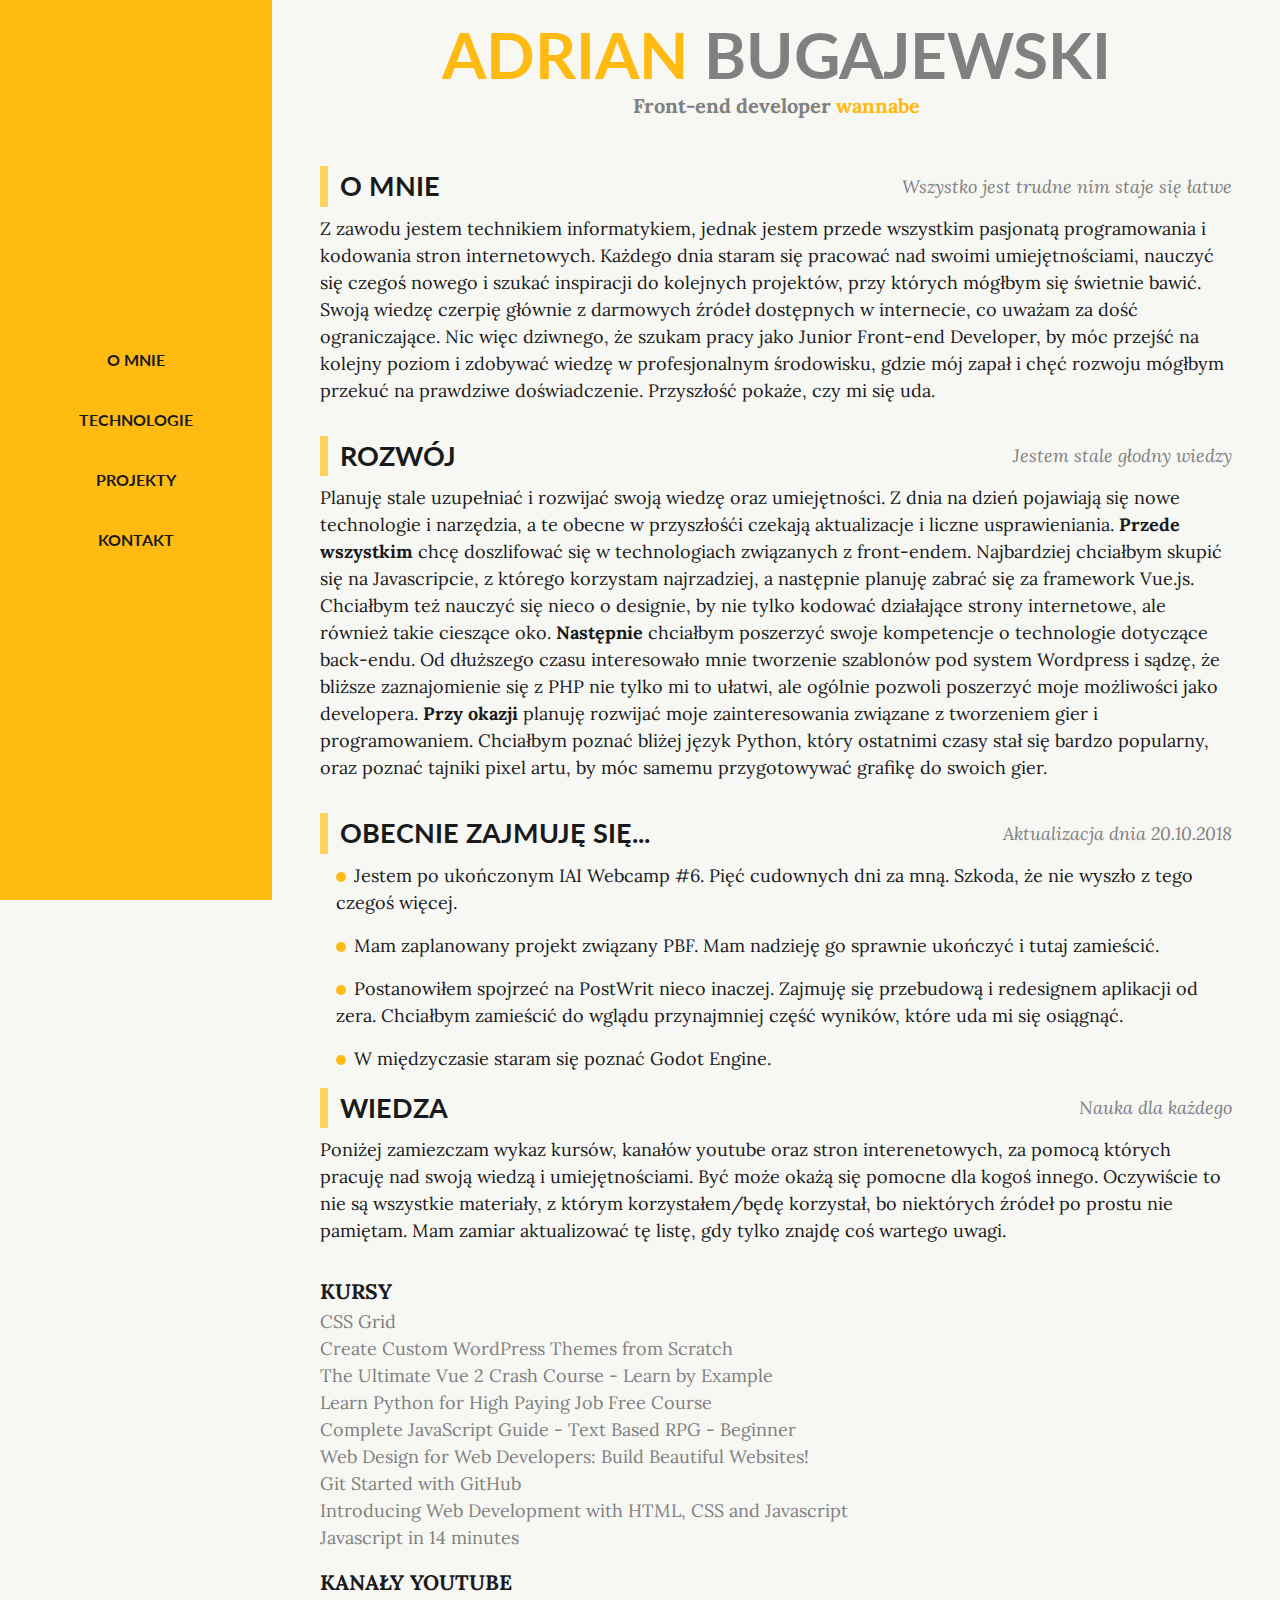
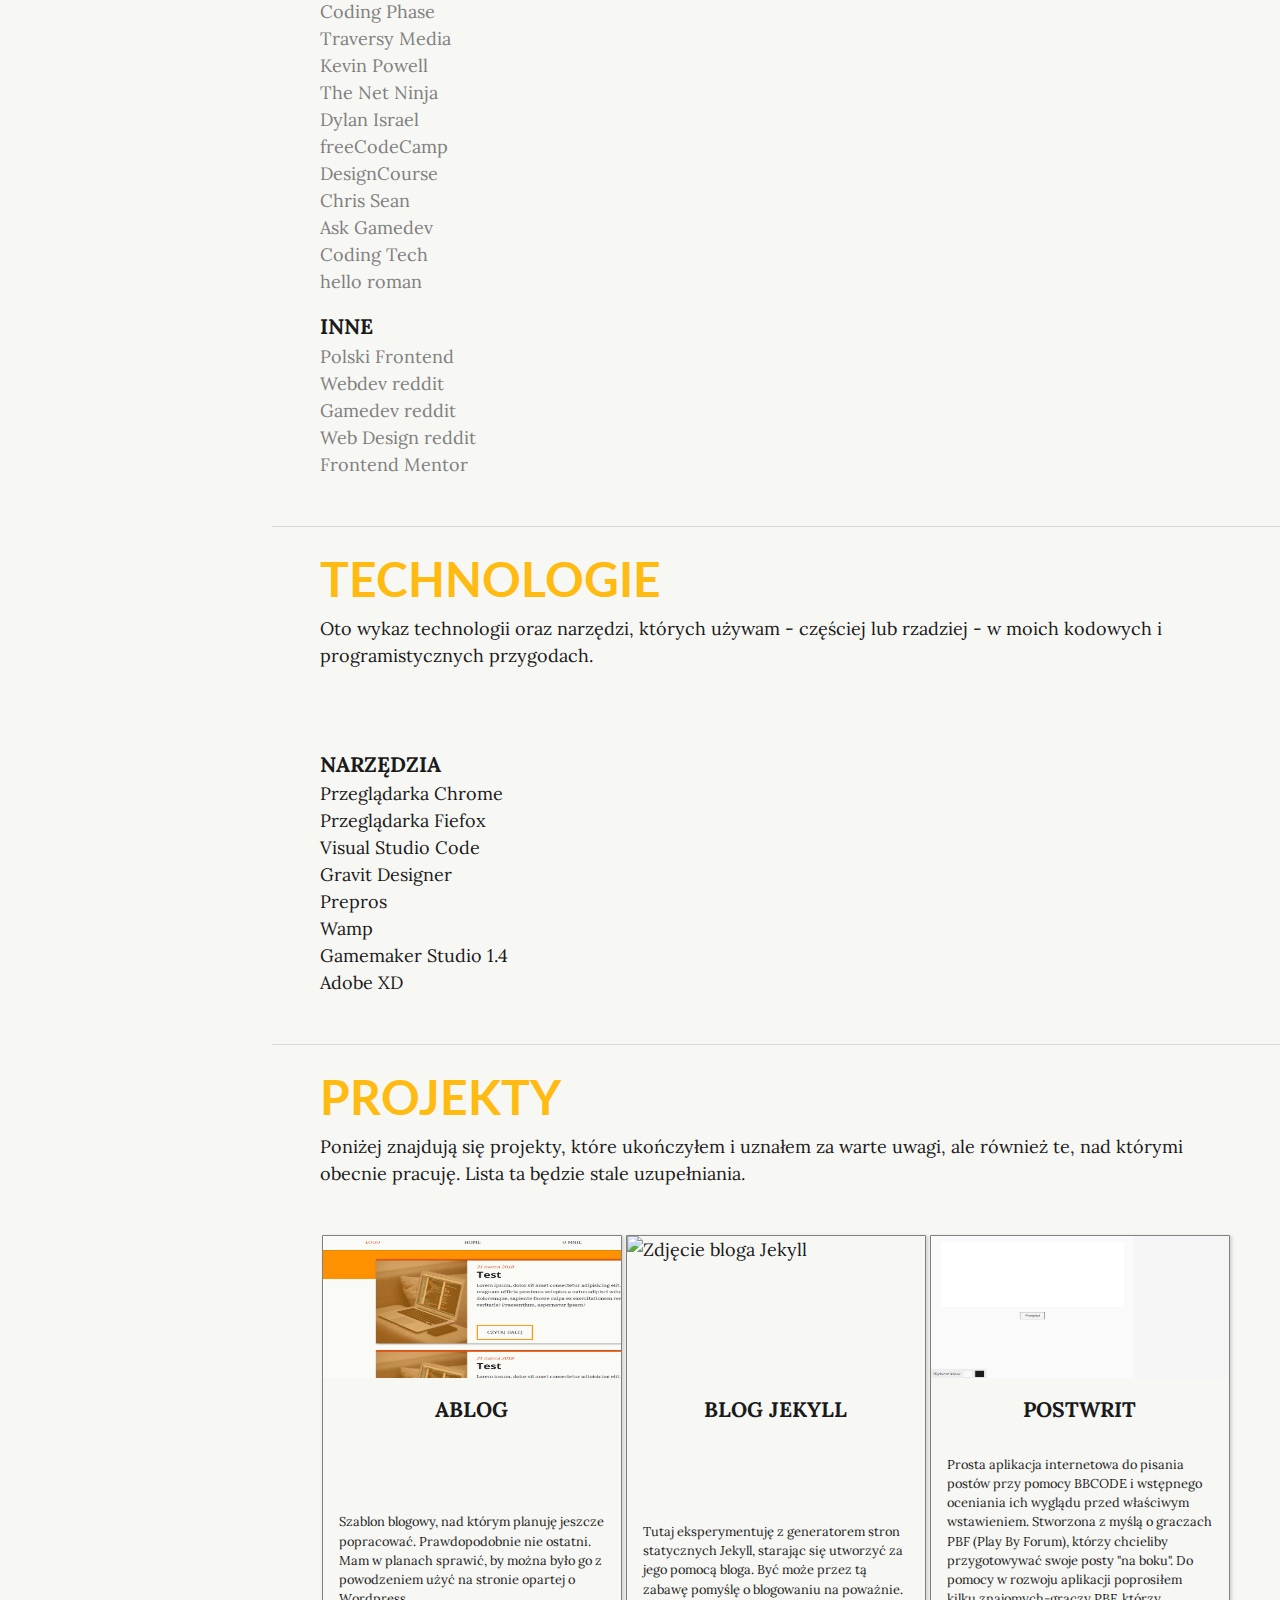
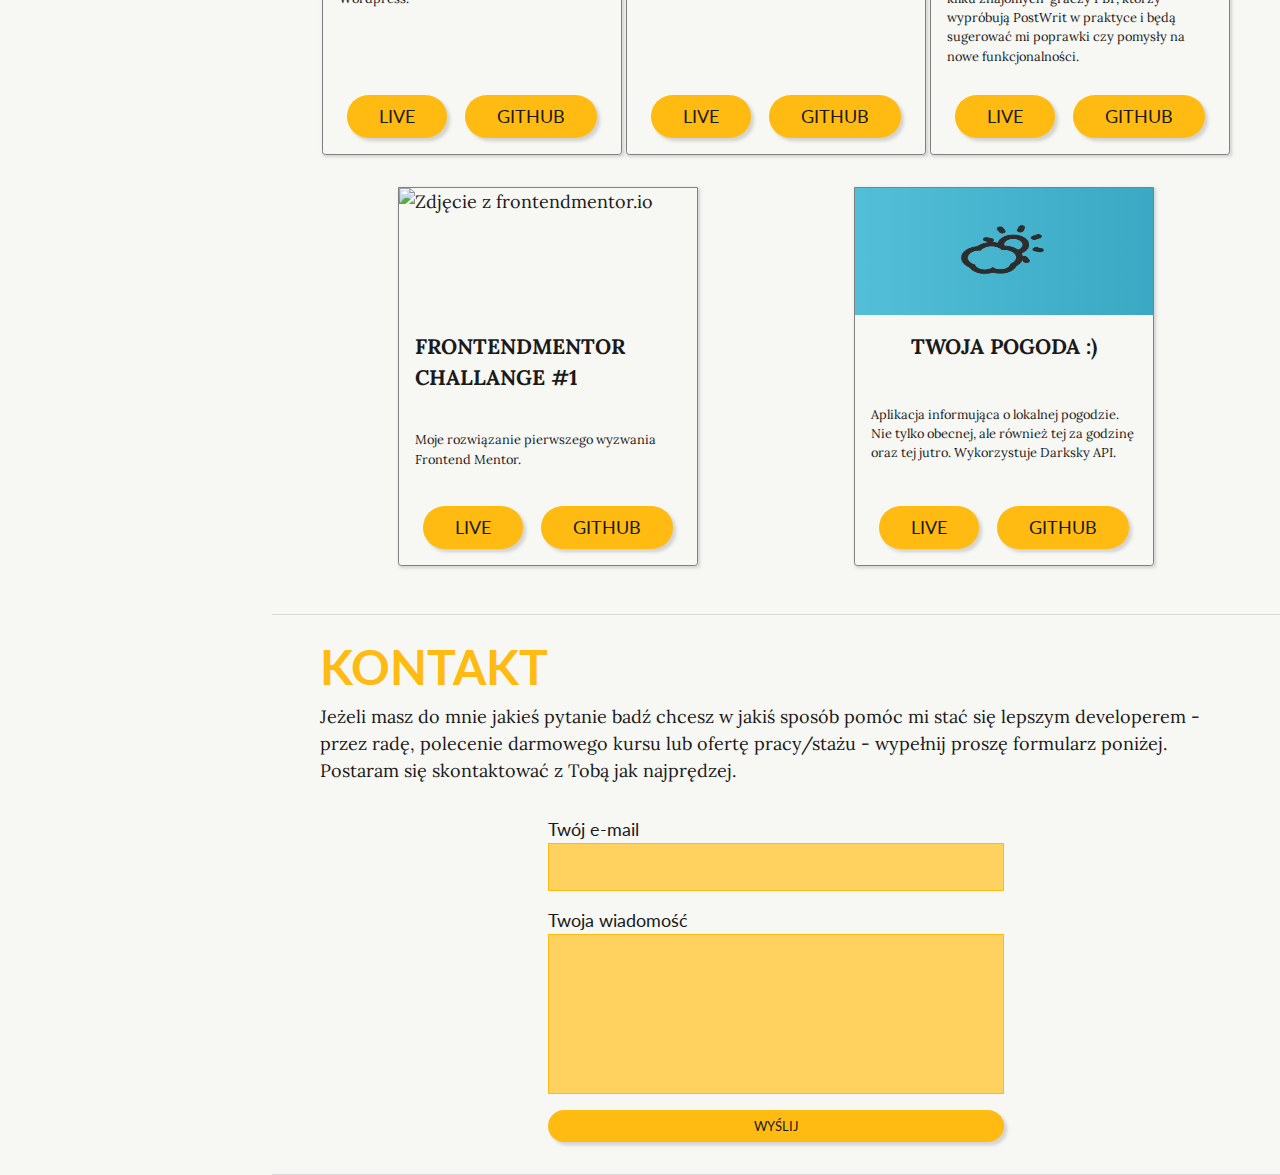
==== index.html @ 03bae56e "aktualizacja strony głównej + nowy projekt" ====
<!DOCTYPE html>
<html lang="pl">
<head>
    <meta charset="UTF-8">
    <meta name="viewport" content="width=device-width, initial-scale=1.0">
    <meta http-equiv="X-UA-Compatible" content="ie=edge">
    <link rel="stylesheet" href="style.css">
    <link href="https://fonts.googleapis.com/css?family=Lato:400,400i,700|Lora:400,400i,700&amp;subset=latin-ext" rel="stylesheet">
    <link rel="stylesheet" href="https://cdn.rawgit.com/konpa/devicon/df6431e323547add1b4cf45992913f15286456d3/devicon.min.css">
    <title>Adrian Bugajewski - Portfolio</title>
</head>
<body>
    <header class="main-header">
        <nav class="main-navigation">
            <ul>
                <li><a href="#about">O mnie</a></li>
                <li><a href="#tech">Technologie</a></li>
                <li><a href="#projects">Projekty</a></li>
                <li><a href="#contact">Kontakt</a></li>
            </ul>
        </nav>
    </header>
    <section id="about">
        <div class="intro">
            <h1 class="intro-main">Adrian <span class="text-black">Bugajewski</span></h1>
            <span class="intro-sub"><span class="text-black">Front-end developer</span> wannabe</span>
        </div>
        <div class="sub-heading">
            <h2>O mnie</h2>
            <blockquote>Wszystko jest trudne nim staje się łatwe</blockquote>
        </div>
        <p>Z zawodu jestem technikiem informatykiem, jednak jestem przede wszystkim pasjonatą programowania i kodowania stron internetowych. Każdego dnia staram się pracować nad swoimi umiejętnościami, nauczyć się czegoś nowego i szukać inspiracji do kolejnych projektów, przy których mógłbym się świetnie bawić. Swoją wiedzę czerpię głównie z darmowych źródeł dostępnych w internecie, co uważam za dość ograniczające. Nic więc dziwnego, że szukam pracy jako Junior Front-end Developer, by móc przejść na kolejny poziom i zdobywać wiedzę w profesjonalnym środowisku, gdzie mój zapał i chęć rozwoju mógłbym przekuć na prawdziwe doświadczenie. Przyszłość pokaże, czy mi się uda.</p>
        <div class="sub-heading">
            <h2>Rozwój</h2>
            <blockquote>Jestem stale głodny wiedzy</blockquote>
        </div>
        <p>Planuję stale uzupełniać i rozwijać swoją wiedzę oraz umiejętności. Z dnia na dzień pojawiają się nowe technologie i narzędzia, a te obecne w przyszłośći czekają aktualizacje i liczne usprawieniania. <b>Przede wszystkim</b> chcę doszlifować się w technologiach związanych z front-endem. Najbardziej chciałbym skupić się na Javascripcie, z którego korzystam najrzadziej, a następnie planuję zabrać się za framework Vue.js. Chciałbym też nauczyć się nieco o designie, by nie tylko kodować działające strony internetowe, ale również takie cieszące oko. <b>Następnie</b> chciałbym poszerzyć swoje kompetencje o technologie dotyczące back-endu. Od dłuższego czasu interesowało mnie tworzenie szablonów pod system Wordpress i sądzę, że bliższe zaznajomienie się z PHP nie tylko mi to ułatwi, ale ogólnie pozwoli poszerzyć moje możliwości jako developera. <b>Przy okazji</b> planuję rozwijać moje zainteresowania związane z tworzeniem gier i programowaniem. Chciałbym poznać bliżej język Python, który ostatnimi czasy stał się bardzo popularny, oraz poznać tajniki pixel artu, by móc samemu przygotowywać grafikę do swoich gier.</p>
        <div class="sub-heading">
            <h2>Obecnie zajmuję się...</h2>
            <blockquote>Aktualizacja dnia 20.10.2018</blockquote>
        </div>
        <ul class="normal-list">
            <li>Jestem po ukończonym IAI Webcamp #6. Pięć cudownych dni za mną. Szkoda, że nie wyszło z tego czegoś więcej.</li>
            <li>Mam zaplanowany projekt związany PBF. Mam nadzieję go sprawnie ukończyć i tutaj zamieścić.</li>
            <li>Postanowiłem spojrzeć na PostWrit nieco inaczej. Zajmuję się przebudową i redesignem aplikacji od zera. Chciałbym zamieścić do wglądu przynajmniej część wyników, które uda mi się osiągnąć.</li>
            <li>W międzyczasie staram się poznać Godot Engine.</li>
        </ul>
        <div class="sub-heading">
            <h2>Wiedza</h2>
            <blockquote>Nauka dla każdego</blockquote>
        </div>
        <p>Poniżej zamiezczam wykaz kursów, kanałów youtube oraz stron interenetowych, za pomocą których pracuję nad swoją wiedzą i umiejętnościami. Być może okażą się pomocne dla kogoś innego. Oczywiście to nie są wszystkie materiały, z którym korzystałem/będę korzystał, bo niektórych źródeł po prostu nie pamiętam. Mam zamiar aktualizować tę listę, gdy tylko znajdę coś wartego uwagi.</p>
        <h3>Kursy</h3>
        <ul>
            <li><a href="https://cssgrid.io/">CSS Grid</a></li>
            <li><a href="https://www.udemy.com/best-wordpress-development-course/learn/v4/overview">Create Custom WordPress Themes from Scratch</a></li>
            <li><a href="https://www.udemy.com/vue-2-crash-course/">The Ultimate Vue 2 Crash Course - Learn by Example</a></li>
            <li><a href="https://www.youtube.com/watch?v=4T3EZjNQWwc&feature=youtu.be&list=PL_ZUs2eBjBisnlwTlnmSKD1_5kUPVOsVC">Learn Python for High Paying Job Free Course</a></li>
            <li><a href="https://www.udemy.com/beginner-javascript-create-your-own-text-based-rpg/">Complete JavaScript Guide - Text Based RPG - Beginner</a></li>
            <li><a href="https://www.udemy.com/web-design-secrets/">Web Design for Web Developers: Build Beautiful Websites!</a></li>
            <li><a href="https://www.udemy.com/git-started-with-github/">Git Started with GitHub</a></li>
            <li><a href="https://www.udemy.com/complete-web-development-with-html-css-and-javascript/">Introducing Web Development with HTML, CSS and Javascript</a></li>
            <li><a href="https://jgthms.com/javascript-in-14-minutes/">Javascript in 14 minutes</a></li>
        </ul>
        <h3>Kanały Youtube</h3>
        <ul>
            <li><a href="https://www.youtube.com/channel/UC46wWUso9H5KPQcoL9iE3Ug">Coding Phase</a></li>
            <li><a href="https://www.youtube.com/channel/UC29ju8bIPH5as8OGnQzwJyA">Traversy Media</a></li>
            <li><a href="https://www.youtube.com/channel/UCJZv4d5rbIKd4QHMPkcABCw">Kevin Powell</a></li>
            <li><a href="https://www.youtube.com/channel/UCW5YeuERMmlnqo4oq8vwUpg">The Net Ninja</a></li>
            <li><a href="https://www.youtube.com/user/pizzapokerguy87">Dylan Israel</a></li>
            <li><a href="https://www.youtube.com/channel/UC8butISFwT-Wl7EV0hUK0BQ/videos">freeCodeCamp</a></li>
            <li><a href="https://www.youtube.com/channel/UCVyRiMvfUNMA1UPlDPzG5Ow">DesignCourse</a></li>
            <li><a href="https://www.youtube.com/channel/UCu1xbgCV5o48h_BYCQD7KJg">Chris Sean</a></li>
            <li><a href="https://www.youtube.com/channel/UCd_lJ4zSp9wZDNyeKCWUstg">Ask Gamedev</a></li>
            <li><a href="https://www.youtube.com/channel/UCtxCXg-UvSnTKPOzLH4wJaQ/">Coding Tech</a></li>
            <li><a href="https://www.youtube.com/channel/UCq8XmOMtrUCb8FcFHQEd8_g">hello roman</a></li>
        </ul>
        <h3>Inne</h3>
        <ul>
            <li><a href="https://www.polskifrontend.pl/">Polski Frontend</a></li>
            <li><a href="https://www.reddit.com/r/webdev/">Webdev reddit</a></li>
            <li><a href="https://www.reddit.com/r/gamedev/">Gamedev reddit</a></li>
            <li><a href="https://www.reddit.com/r/web_design/">Web Design reddit</a></li>
            <li><a href="https://www.frontendmentor.io/">Frontend Mentor</a></li>
        </ul>
    </section>
    <section id="tech">
        <h1>Technologie</h1>
        <p>Oto wykaz technologii oraz narzędzi, których używam - częściej lub rzadziej - w moich kodowych i programistycznych przygodach.</p>
        <ul class="tech-icon-list">
            <li><i class="devicon-html5-plain-wordmark"></i></li>
            <li><i class="devicon-css3-plain-wordmark"></i></li>
            <li><i class="devicon-javascript-plain"></i></li>
            <li><i class="devicon-sass-original"></i></li>
            <li><i class="devicon-bootstrap-plain"></i></li>
            <li><i class="devicon-git-plain"></i></li>
            <li><i class="devicon-wordpress-plain"></i></li>
            <li><i class="devicon-python-plain"></i></li>
        </ul>
        <h3>Narzędzia</h3>
        <ul class="tool-list">
            <li>Przeglądarka Chrome</li>
            <li>Przeglądarka Fiefox</li>
            <li>Visual Studio Code</li>
            <li>Gravit Designer</li>
            <li>Prepros</li>
            <li>Wamp</li>
            <li>Gamemaker Studio 1.4</li>
            <li>Adobe XD</li>
        </ul>
    </section>
    <section id="projects">
        <h1>Projekty</h1>
        <p>Poniżej znajdują się projekty, które ukończyłem i uznałem za warte uwagi, ale również te, nad którymi obecnie pracuję. Lista ta będzie stale uzupełniania.</p>
        <div class="cards-container">
            <div class="card">
                <div class="card-image">
                    <img src="img/ablog-screen.png" alt="Zdjęcie ABlog">
                </div>
                <div class="card-description">
                    <h3>ABlog</h3>
                    <p>Szablon blogowy, nad którym planuję jeszcze popracować. Prawdopodobnie nie ostatni. Mam w planach sprawić, by można było go z powodzeniem użyć na stronie opartej o Wordpress.</p>
                    <div class="card-buttons">
                    	<a href="https://abugjewski.github.io/ablog/index.html" class="card-button active">Live</a>
                    	<a href="https://github.com/abugjewski/ablog" class="card-button active">Github</a>
                    </div>
                </div>
            </div>
            <div class="card">
                <div class="card-image">
                    <img src="http://via.placeholder.com/450x300" alt="Zdjęcie bloga Jekyll">
                </div>
                <div class="card-description">
                    <h3>Blog Jekyll</h3>
                    <p>Tutaj eksperymentuję z generatorem stron statycznych Jekyll, starając się utworzyć za jego pomocą bloga. Być może przez tą zabawę pomyślę o blogowaniu na poważnie.</p>
                    <div class="card-buttons">
                    	<a href="https://abugjewski.github.io/jekyll-blog-test/" class="card-button active">Live</a>
                    	<a href="https://github.com/abugjewski/jekyll-blog-test" class="card-button active">Github</a>
                    </div>
                </div>
            </div>
            <div class="card">
                <div class="card-image">
                    <img src="img/postwrit-screen.png" alt="Zdjęcie PostWrit">
                </div>
                <div class="card-description">
                    <h3>PostWrit</h3>
                    <p>Prosta aplikacja internetowa do pisania postów przy pomocy BBCODE i wstępnego oceniania ich wyglądu przed właściwym wstawieniem. Stworzona z myślą o graczach PBF (Play By Forum), którzy chcieliby przygotowywać swoje posty "na boku". Do pomocy w rozwoju aplikacji poprosiłem kilku znajomych-graczy PBF, którzy wypróbują PostWrit w praktyce i będą sugerować mi poprawki czy pomysły na nowe funkcjonalności.</p>
                    <div class="card-buttons">
                        <a href="https://abugjewski.github.io/postwrit/" class="card-button active">Live</a>
                        <a href="https://github.com/abugjewski/postwrit" class="card-button active">Github</a>
                    </div>
                </div>
            </div>
            <div class="card">
                <div class="card-image">
                    <img src="https://api.frontendmentor.io/wp-content/uploads/2018/10/desktop-preview-1-768x563.jpg" alt="Zdjęcie z frontendmentor.io">
                </div>
                <div class="card-description">
                    <h3>Frontendmentor Challange #1</h3>
                    <p>Moje rozwiązanie pierwszego wyzwania Frontend Mentor.</p>
                    <div class="card-buttons">
                    	<a href="https://abugjewski.github.io/frontendmentor1/" class="card-button active">Live</a>
                    	<a href="https://github.com/abugjewski/frontendmentor1" class="card-button active">Github</a>
                    </div>
                </div>
            </div>
            <div class="card">
                <div class="card-image">
                    <img src="img/twoja-pogoda.png" alt="Zdjęcie z frontendmentor.io">
                </div>
                <div class="card-description">
                    <h3>Twoja Pogoda :)</h3>
                    <p>Aplikacja informująca o lokalnej pogodzie. Nie tylko obecnej, ale również tej za godzinę oraz tej jutro. Wykorzystuje Darksky API.</p>
                    <div class="card-buttons">
                    	<a href="https://abugjewski.github.io/twojapogoda/" class="card-button active">Live</a>
                    	<a href="https://github.com/abugjewski/twojapogoda" class="card-button active">Github</a>
                    </div>
                </div>
            </div>
        </div>
    </section>
    <section id="contact">
        <h1>Kontakt</h1>
        <p>Jeżeli masz do mnie jakieś pytanie badź chcesz w jakiś sposób pomóc mi stać się lepszym developerem - przez radę, polecenie darmowego kursu lub ofertę pracy/stażu - wypełnij proszę formularz poniżej. Postaram się skontaktować z Tobą jak najprędzej.</p>
        <form class="contact-form" action="https://formspree.io/adrian.bugajewski@gmail.com" method="POST">
            <label>Twój e-mail</label>
            <input type="email" name="your_email" required>
            <label>Twoja wiadomość</label>
            <textarea name="your_msg"></textarea>
            <input type="submit" value="Wyślij">
        </form>
    </section>
</body>
</html>
---- style.css ----
*, *::before, *::after {
  -webkit-box-sizing: inherit;
  box-sizing: inherit;
  margin: 0;
  padding: 0; }

::-moz-selection {
  background-color: #FFBB11;
  color: #F7F7F4; }

::selection {
  background-color: #FFBB11;
  color: #F7F7F4; }

html {
  scroll-behavior: smooth; }

body {
  background-color: #F7F7F4;
  -webkit-box-sizing: border-box;
  box-sizing: border-box;
  color: #1A1A1A;
  font-family: "Lora", "Georgia", serif;
  font-size: 100%;
  line-height: 1.5; }
  @media only screen and (min-width: 992px) {
    body {
      font-size: 112.5%;
      padding-left: 17rem; } }

h1 {
  color: #FFBB11;
  font-family: "Lato", "Arial", sans-serif;
  font-size: 3rem;
  text-transform: uppercase; }

h2 {
  border-left: 0.5rem solid #ffd15e;
  font-family: "Lato", "Arial", sans-serif;
  padding-left: 0.75rem;
  text-transform: uppercase; }

h3 {
  text-transform: uppercase; }

p {
  margin-bottom: 2rem; }

a, a:visited {
  color: gray;
  text-decoration: none; }

ul {
  list-style: none;
  margin-bottom: 1rem; }

header {
  background-color: #FFBB11; }

section {
  border-bottom: 1px solid #d9d9d9;
  padding: 1rem; }
  @media only screen and (min-width: 992px) {
    section {
      padding: 1rem 3rem 2rem; } }

@media only screen and (min-width: 992px) {
  .main-header {
    display: -webkit-box;
    display: -ms-flexbox;
    display: flex;
    -webkit-box-orient: vertical;
    -webkit-box-direction: normal;
    -ms-flex-direction: column;
    flex-direction: column;
    height: 100vh;
    -webkit-box-pack: center;
    -ms-flex-pack: center;
    justify-content: center;
    left: 0;
    position: fixed;
    top: 0;
    width: 17rem; } }

.main-navigation ul {
  -webkit-animation: fromLeft 2s;
  animation: fromLeft 2s;
  -webkit-box-align: center;
  -ms-flex-align: center;
  align-items: center;
  display: -webkit-box;
  display: -ms-flexbox;
  display: flex;
  height: 100%;
  -ms-flex-pack: distribute;
  justify-content: space-around; }
  @media only screen and (min-width: 992px) {
    .main-navigation ul {
      -webkit-box-orient: vertical;
      -webkit-box-direction: normal;
      -ms-flex-direction: column;
      flex-direction: column; } }
  .main-navigation ul li {
    width: 100%; }

.main-navigation a, .main-navigation a:visited {
  color: inherit;
  display: block;
  font-family: "Lato", "Arial", sans-serif;
  font-size: 0.5rem;
  font-weight: bold;
  padding: 1rem;
  text-align: center;
  text-decoration: none;
  text-transform: uppercase;
  -webkit-transition: background-color 1s;
  -o-transition: background-color 1s;
  transition: background-color 1s; }
  .main-navigation a:hover, .main-navigation a:visited:hover {
    background-color: #ffd15e; }
  @media only screen and (min-width: 768px) {
    .main-navigation a, .main-navigation a:visited {
      font-size: 0.75rem; } }
  @media only screen and (min-width: 992px) {
    .main-navigation a, .main-navigation a:visited {
      font-size: 1rem; } }

.intro {
  -webkit-animation: fromTop 2s;
  animation: fromTop 2s;
  -webkit-animation-fill-mode: backwards;
  animation-fill-mode: backwards;
  line-height: initial;
  margin-bottom: 3rem;
  text-align: center; }

.intro-main {
  color: #FFBB11;
  font-size: 2rem; }
  @media only screen and (min-width: 768px) {
    .intro-main {
      font-size: 3rem; } }
  @media only screen and (min-width: 992px) {
    .intro-main {
      font-size: 4rem; } }

.intro-sub {
  color: #FFBB11;
  font-size: 1rem;
  font-weight: bold; }
  @media only screen and (min-width: 768px) {
    .intro-sub {
      font-size: 1.25rem; } }

.sub-heading {
  display: -webkit-box;
  display: -ms-flexbox;
  display: flex;
  -webkit-box-orient: vertical;
  -webkit-box-direction: normal;
  -ms-flex-direction: column;
  flex-direction: column;
  margin-bottom: 0.5rem; }
  .sub-heading blockquote {
    color: gray;
    font-style: italic; }
  @media only screen and (min-width: 768px) {
    .sub-heading {
      -webkit-box-align: center;
      -ms-flex-align: center;
      align-items: center;
      -webkit-box-pack: justify;
      -ms-flex-pack: justify;
      justify-content: space-between;
      -webkit-box-orient: horizontal;
      -webkit-box-direction: normal;
      -ms-flex-direction: row;
      flex-direction: row; } }

.normal-list {
  margin-left: 1rem; }
  .normal-list li {
    margin-bottom: 1rem; }
  .normal-list li::before {
    content: "";
    display: inline-block;
    background-color: #FFBB11;
    border-radius: 50%;
    height: 10px;
    width: 10px;
    margin-right: 0.5rem; }

.text-black {
  color: gray; }

@-webkit-keyframes fromTop {
  0% {
    opacity: 0;
    -webkit-transform: translateY(-3rem);
    transform: translateY(-3rem); }
  100% {
    opacity: 1;
    -webkit-transform: translateY(0);
    transform: translateY(0); } }

@keyframes fromTop {
  0% {
    opacity: 0;
    -webkit-transform: translateY(-3rem);
    transform: translateY(-3rem); }
  100% {
    opacity: 1;
    -webkit-transform: translateY(0);
    transform: translateY(0); } }

@-webkit-keyframes fromLeft {
  0% {
    opacity: 0;
    -webkit-transform: translateX(-3rem);
    transform: translateX(-3rem); }
  100% {
    opacity: 1;
    -webkit-transform: translateX(0);
    transform: translateX(0); } }

@keyframes fromLeft {
  0% {
    opacity: 0;
    -webkit-transform: translateX(-3rem);
    transform: translateX(-3rem); }
  100% {
    opacity: 1;
    -webkit-transform: translateX(0);
    transform: translateX(0); } }

#tech i {
  color: gray;
  font-size: 4rem;
  -webkit-transition: color 1s;
  -o-transition: color 1s;
  transition: color 1s; }
  #tech i:hover {
    color: #FFBB11; }

.tech-icon-list {
  display: -webkit-box;
  display: -ms-flexbox;
  display: flex;
  -ms-flex-wrap: wrap;
  flex-wrap: wrap;
  -webkit-box-pack: center;
  -ms-flex-pack: center;
  justify-content: center; }
  .tech-icon-list li {
    margin: 1rem; }

.cards-container {
  display: -webkit-box;
  display: -ms-flexbox;
  display: flex;
  -ms-flex-wrap: wrap;
  flex-wrap: wrap;
  -ms-flex-pack: distribute;
  justify-content: space-around; }

.card {
  border: 1px solid gray;
  border-radius: 0 0 0.2rem 0.2rem;
  -webkit-box-shadow: 0.1rem 0.1rem 0.2rem rgba(128, 128, 128, 0.3);
  box-shadow: 0.1rem 0.1rem 0.2rem rgba(128, 128, 128, 0.3);
  display: -webkit-box;
  display: -ms-flexbox;
  display: flex;
  -webkit-box-orient: vertical;
  -webkit-box-direction: normal;
  -ms-flex-direction: column;
  flex-direction: column;
  margin: 1rem 0rem;
  width: 100%; }
  @media only screen and (min-width: 768px) {
    .card {
      min-width: 300px;
      max-width: 33%; } }

.card-image {
  height: 200px;
  overflow: hidden;
  -webkit-transition: height 1s;
  -o-transition: height 1s;
  transition: height 1s; }
  .card-image img {
    height: 100%;
    width: 100%;
    -webkit-transition: all 1s;
    -o-transition: all 1s;
    transition: all 1s; }
    .card-image img:hover {
      -webkit-transform: scale(1.3);
      -ms-transform: scale(1.3);
      transform: scale(1.3); }

.card-description {
  -webkit-box-align: center;
  -ms-flex-align: center;
  align-items: center;
  display: -webkit-box;
  display: -ms-flexbox;
  display: flex;
  -webkit-box-orient: vertical;
  -webkit-box-direction: normal;
  -ms-flex-direction: column;
  flex-direction: column;
  -webkit-box-pack: justify;
  -ms-flex-pack: justify;
  justify-content: space-between;
  height: 100%;
  padding: 1rem; }
  .card-description p {
    font-size: 0.8rem;
    margin-bottom: 0; }

.card-buttons {
  display: -webkit-box;
  display: -ms-flexbox;
  display: flex;
  width: 100%;
  -ms-flex-pack: distribute;
  justify-content: space-around; }

.card-button, .contact-form input[type="submit"] {
  border-radius: 2rem;
  -webkit-box-shadow: 0.2rem 0.2rem 0.2rem rgba(128, 128, 128, 0.3);
  box-shadow: 0.2rem 0.2rem 0.2rem rgba(128, 128, 128, 0.3);
  display: inline-block;
  font-family: "Lato", "Arial", sans-serif;
  padding: 0.5rem 2rem;
  text-align: center;
  text-transform: uppercase;
  width: 40%; }
  @media only screen and (min-width: 768px) {
    .card-button, .contact-form input[type="submit"] {
      width: auto; } }

.active, .contact-form input[type="submit"], .active:visited, .contact-form input[type="submit"]:visited {
  background-color: #FFBB11;
  color: inherit;
  -webkit-transition: background-color 1s;
  -o-transition: background-color 1s;
  transition: background-color 1s; }
  .active:hover, .contact-form input[type="submit"]:hover, .active:visited:hover, .contact-form input[type="submit"]:visited:hover {
    background-color: #ffd15e; }
  .active:active, .contact-form input[type="submit"]:active, .active:visited:active, .contact-form input[type="submit"]:visited:active {
    -webkit-transform: translate(1px, 1px);
    -ms-transform: translate(1px, 1px);
    transform: translate(1px, 1px); }

.disabled, .disabled:visited {
  background-color: #d9d9d9;
  color: gray;
  cursor: default; }

.contact-form {
  display: -webkit-box;
  display: -ms-flexbox;
  display: flex;
  -webkit-box-orient: vertical;
  -webkit-box-direction: normal;
  -ms-flex-direction: column;
  flex-direction: column;
  margin: 0 auto;
  width: 100%; }
  .contact-form label {
    font-family: "Lato", "Arial", sans-serif; }
  .contact-form input[type="email"] {
    background-color: #ffd15e;
    border: 1px solid #FFBB11;
    font-size: 1.5rem;
    height: 3rem;
    margin-bottom: 1rem;
    padding: 0.5rem; }
  .contact-form textarea {
    background-color: #ffd15e;
    border: 1px solid #FFBB11;
    font-family: "Lora", "Georgia", serif;
    font-size: 1rem;
    height: 10rem;
    margin-bottom: 1rem;
    padding: 0.5rem;
    resize: none; }
  .contact-form input[type="submit"] {
    border: 0; }
  @media only screen and (min-width: 768px) {
    .contact-form {
      width: 50%; } }
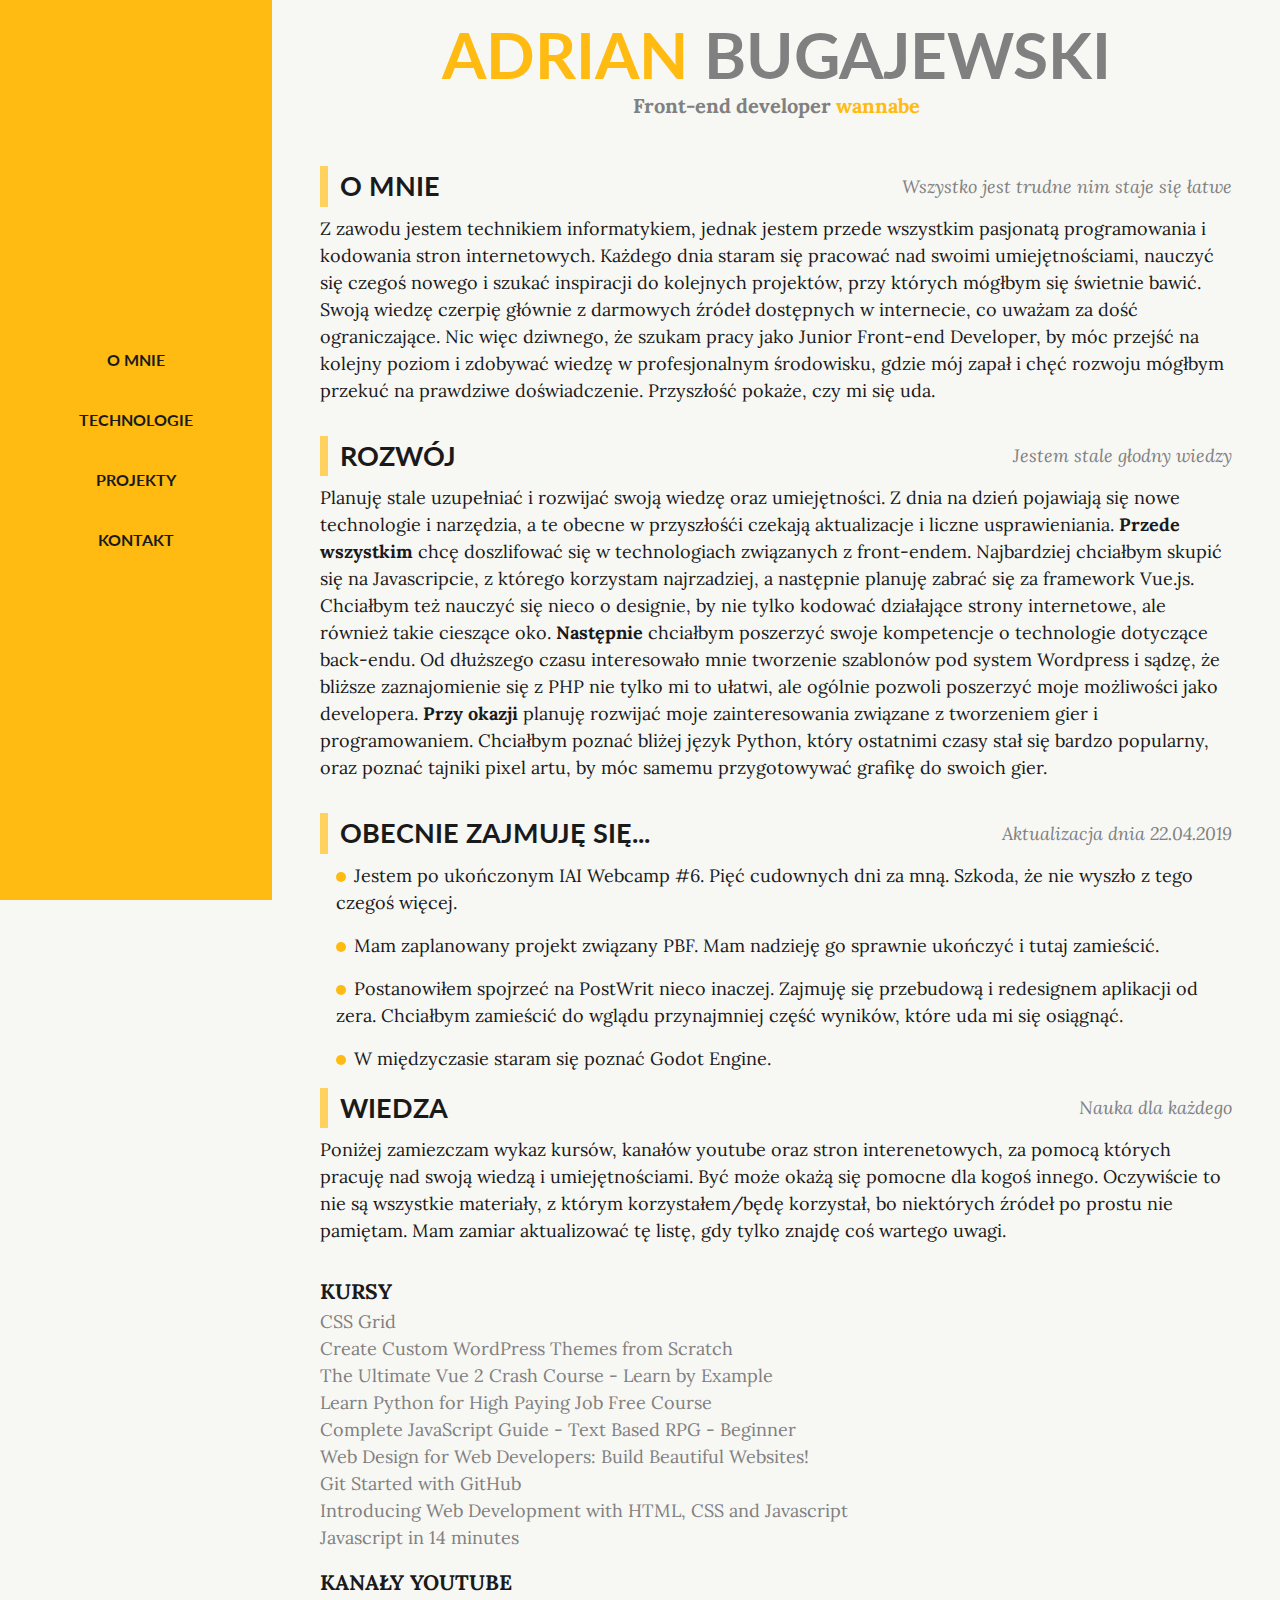
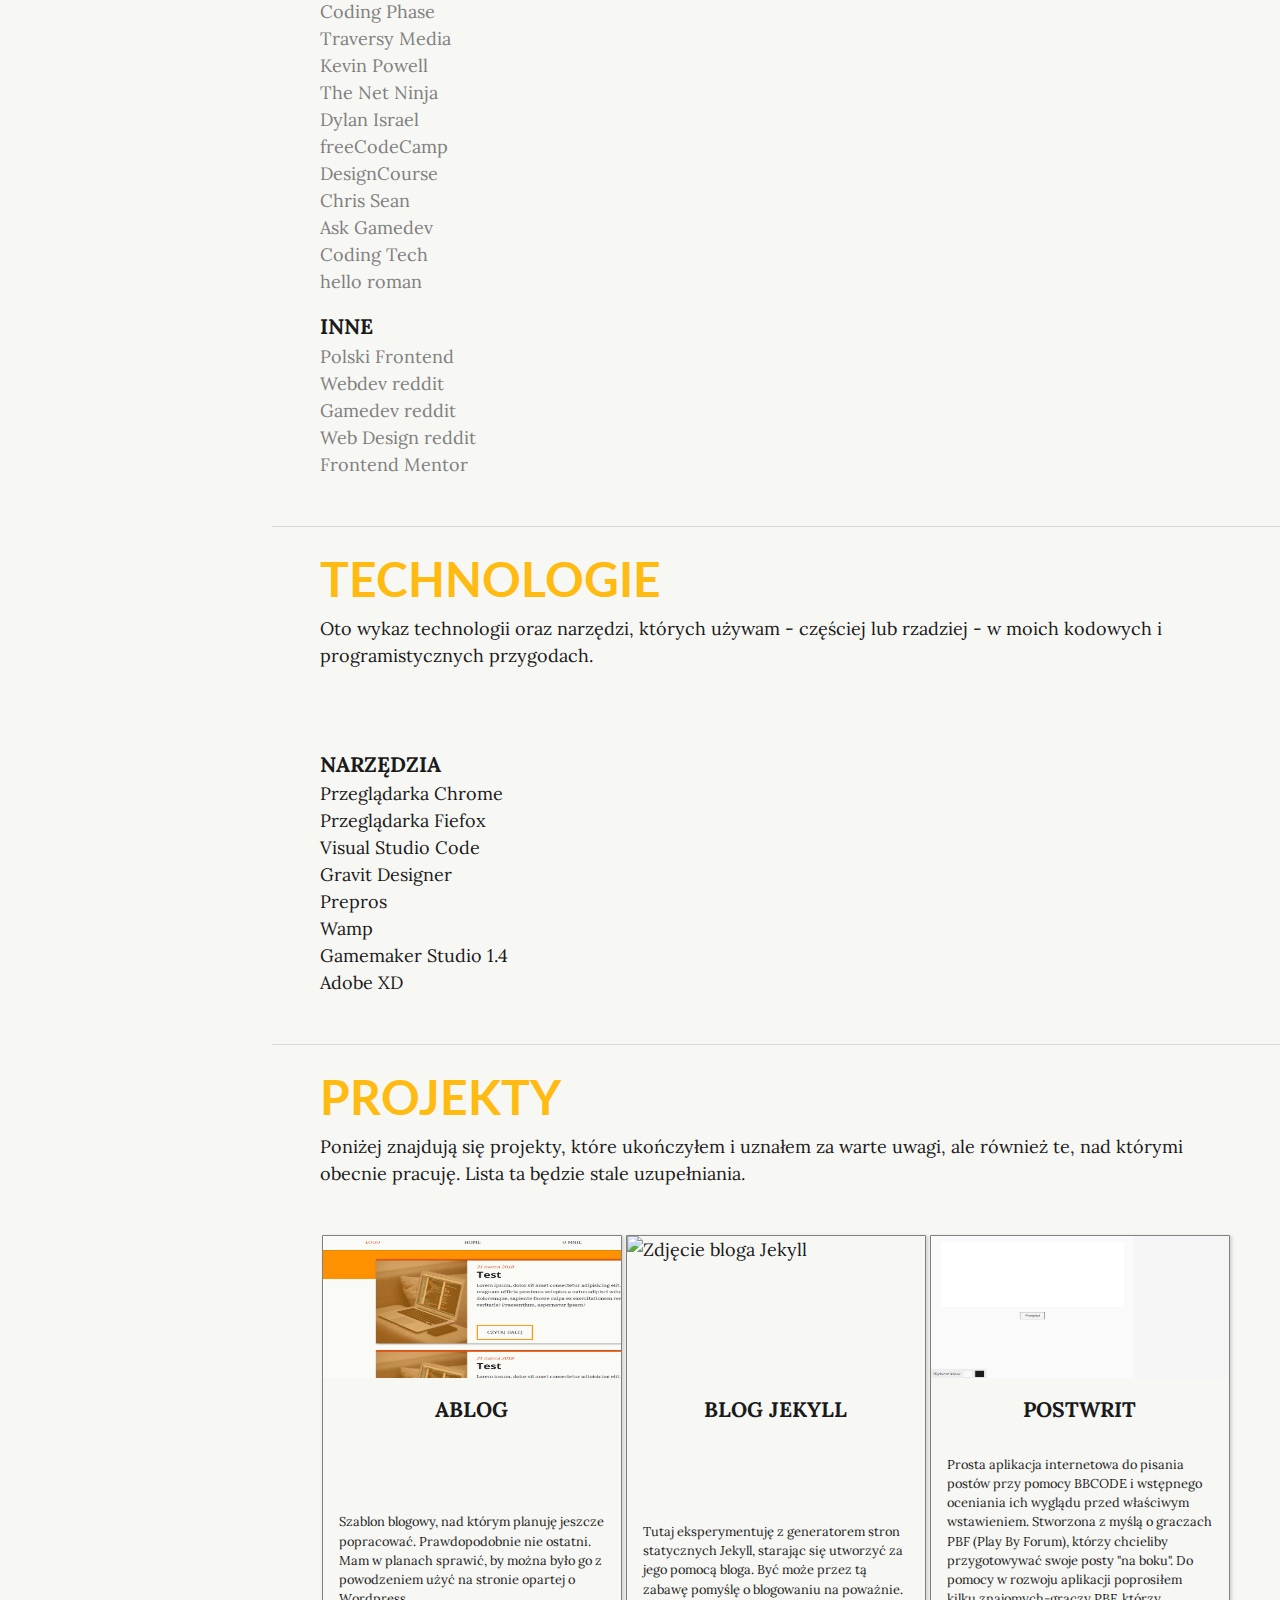
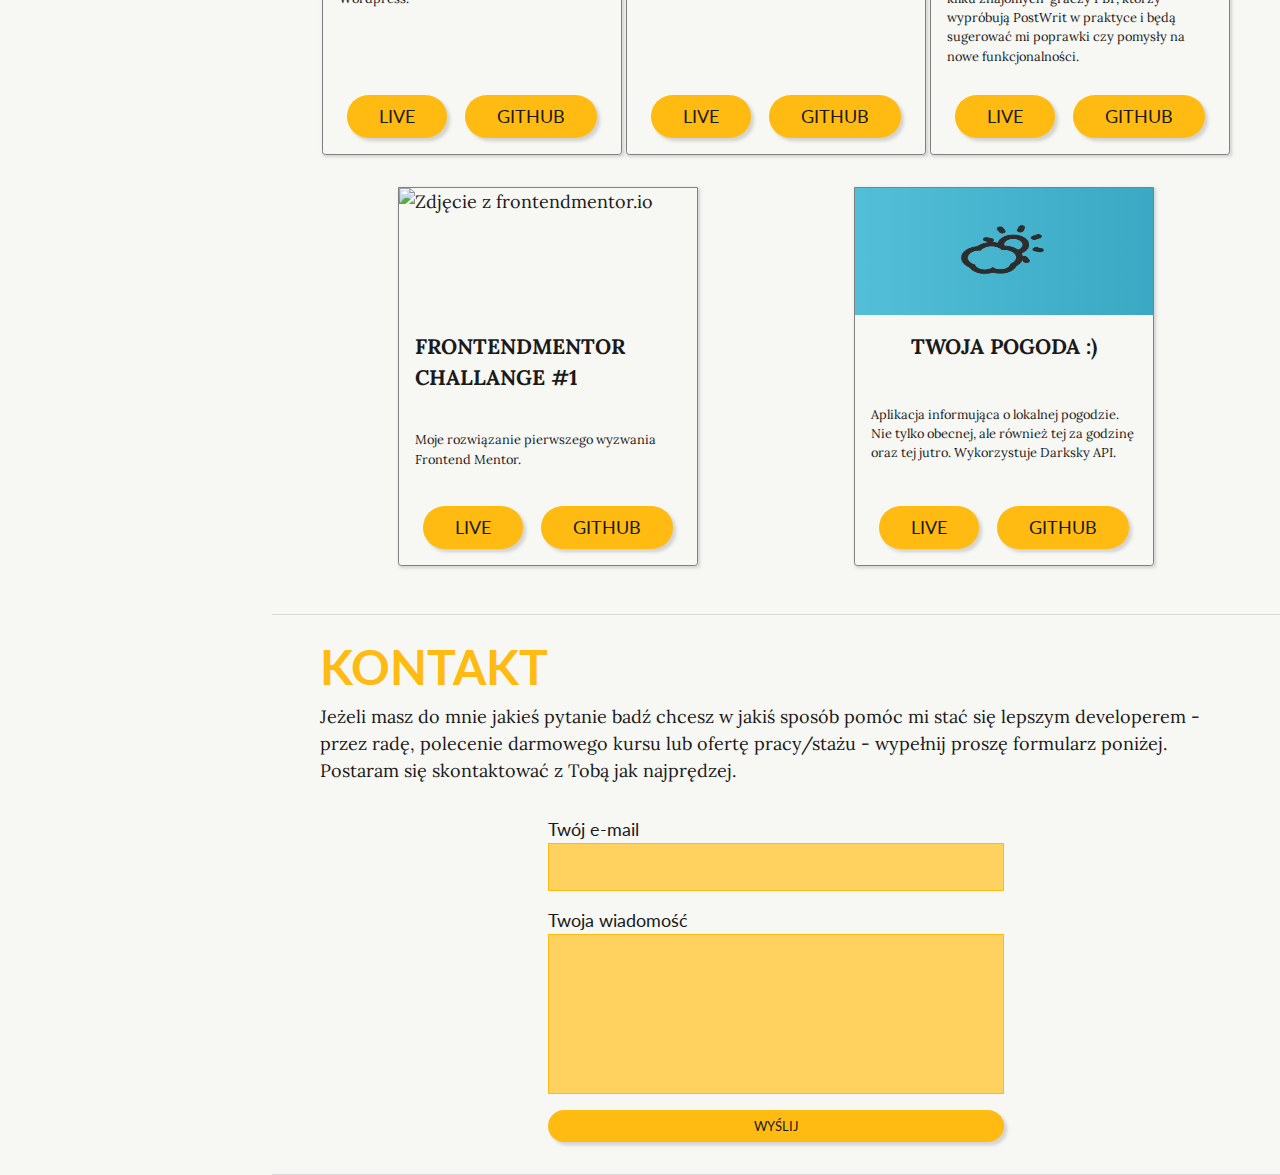
==== commit 24b889eb: "Poprawa blednej daty" ====
--- a/index.html
+++ b/index.html
@@ -37,7 +37,7 @@
         <p>Planuję stale uzupełniać i rozwijać swoją wiedzę oraz umiejętności. Z dnia na dzień pojawiają się nowe technologie i narzędzia, a te obecne w przyszłośći czekają aktualizacje i liczne usprawieniania. <b>Przede wszystkim</b> chcę doszlifować się w technologiach związanych z front-endem. Najbardziej chciałbym skupić się na Javascripcie, z którego korzystam najrzadziej, a następnie planuję zabrać się za framework Vue.js. Chciałbym też nauczyć się nieco o designie, by nie tylko kodować działające strony internetowe, ale również takie cieszące oko. <b>Następnie</b> chciałbym poszerzyć swoje kompetencje o technologie dotyczące back-endu. Od dłuższego czasu interesowało mnie tworzenie szablonów pod system Wordpress i sądzę, że bliższe zaznajomienie się z PHP nie tylko mi to ułatwi, ale ogólnie pozwoli poszerzyć moje możliwości jako developera. <b>Przy okazji</b> planuję rozwijać moje zainteresowania związane z tworzeniem gier i programowaniem. Chciałbym poznać bliżej język Python, który ostatnimi czasy stał się bardzo popularny, oraz poznać tajniki pixel artu, by móc samemu przygotowywać grafikę do swoich gier.</p>
         <div class="sub-heading">
             <h2>Obecnie zajmuję się...</h2>
-            <blockquote>Aktualizacja dnia 20.10.2018</blockquote>
+            <blockquote>Aktualizacja dnia 22.04.2019</blockquote>
         </div>
         <ul class="normal-list">
             <li>Jestem po ukończonym IAI Webcamp #6. Pięć cudownych dni za mną. Szkoda, że nie wyszło z tego czegoś więcej.</li>
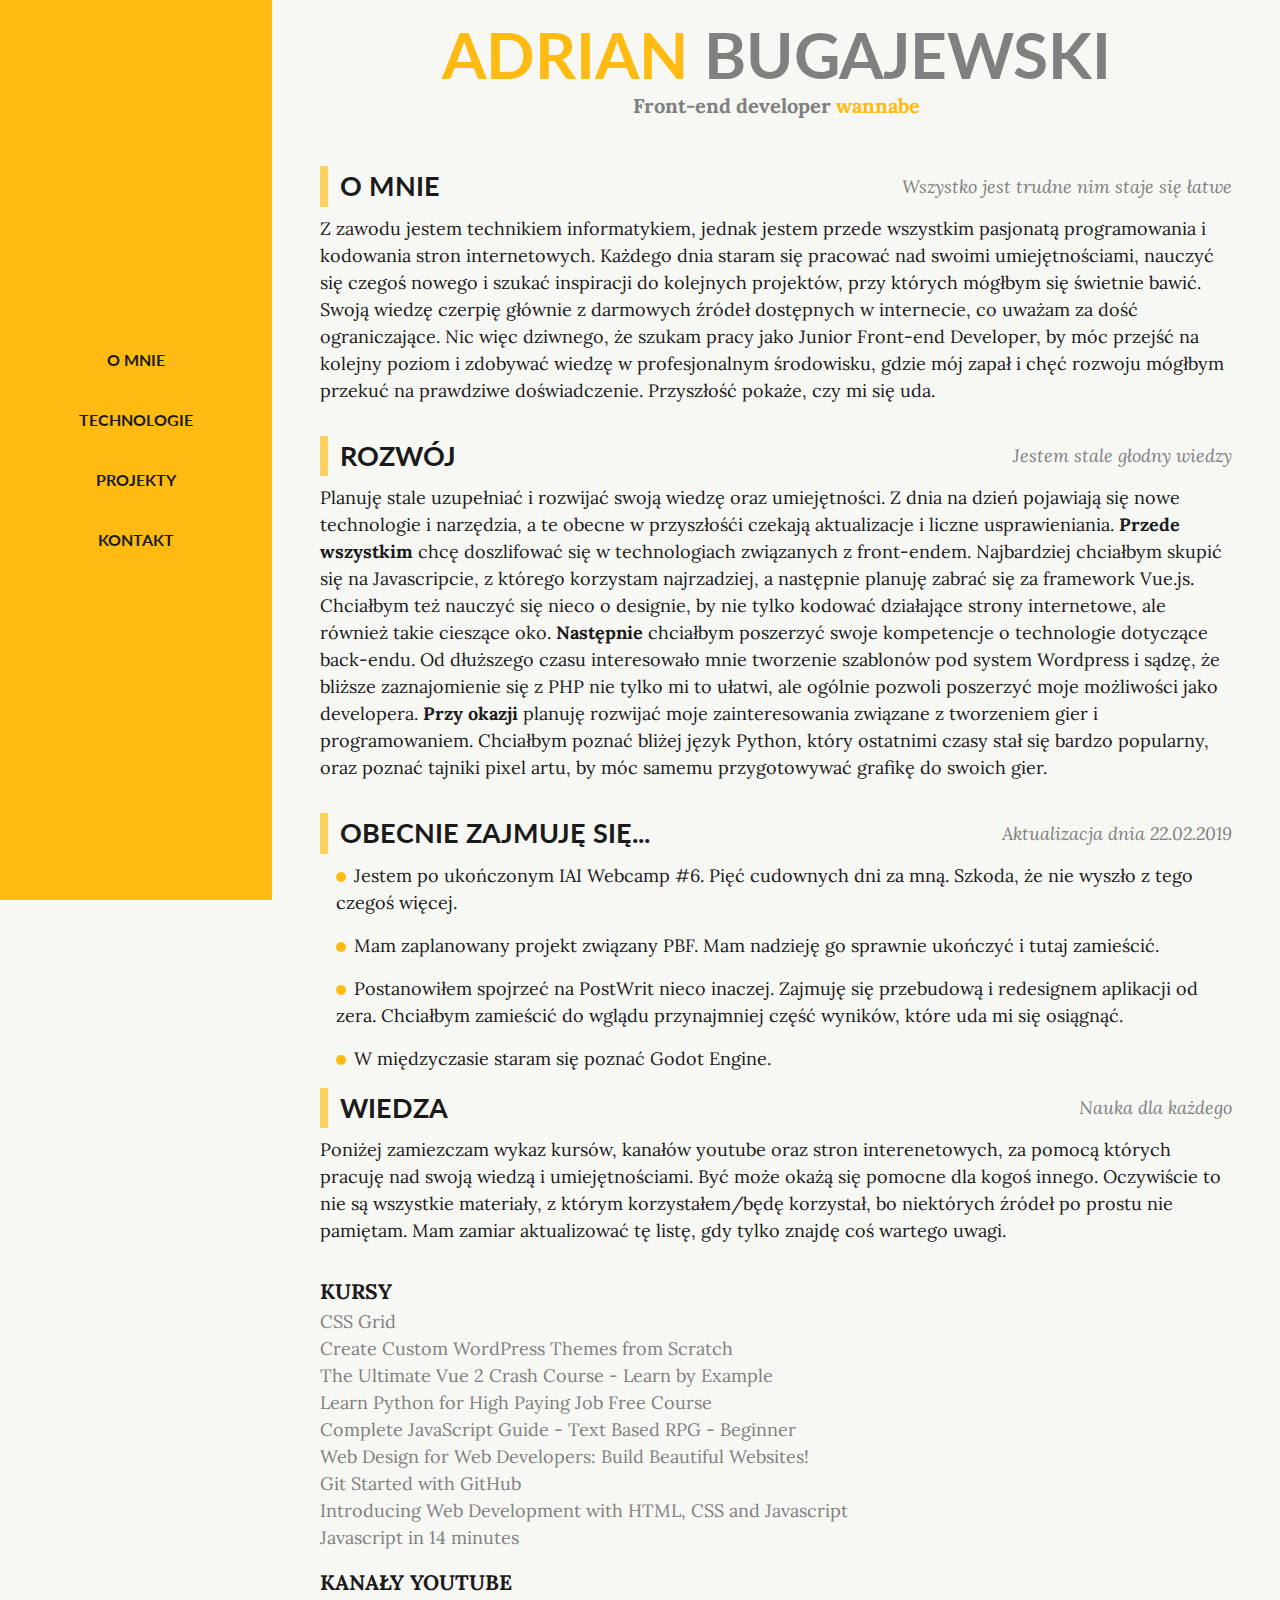
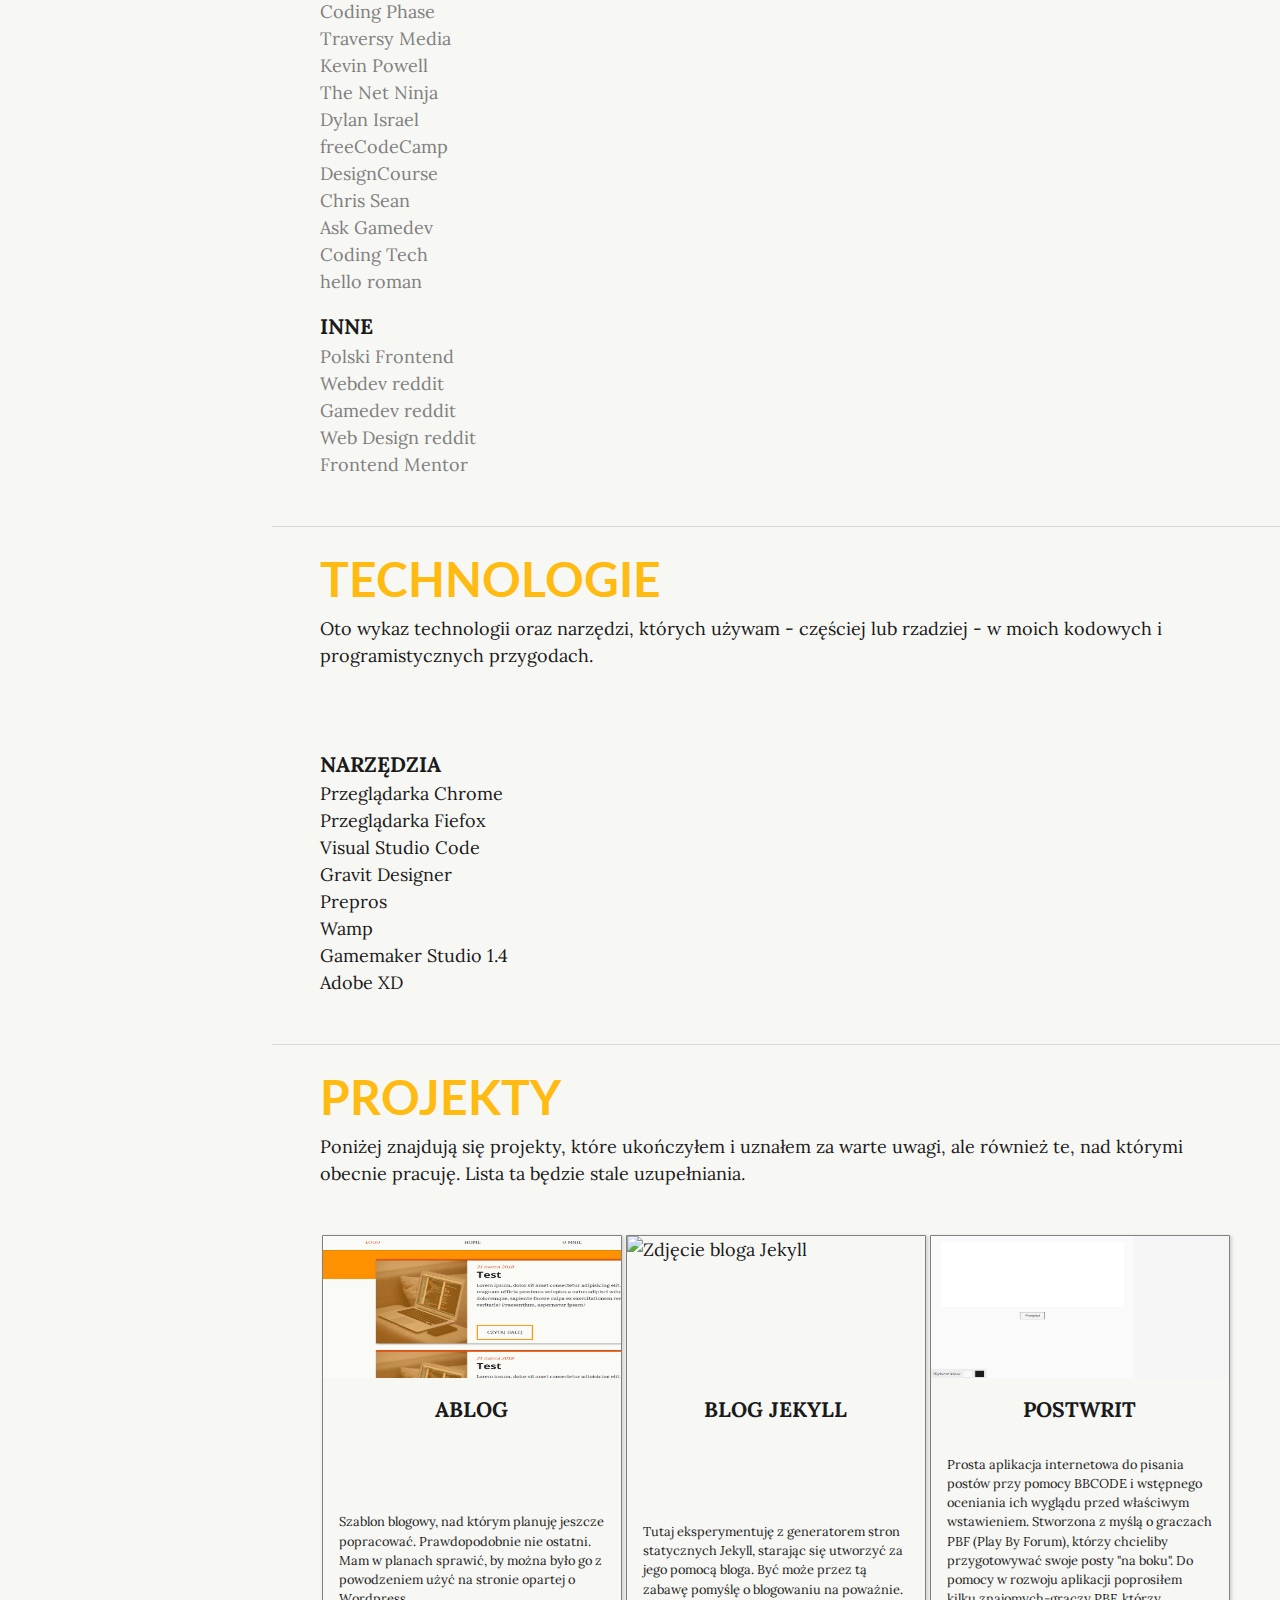
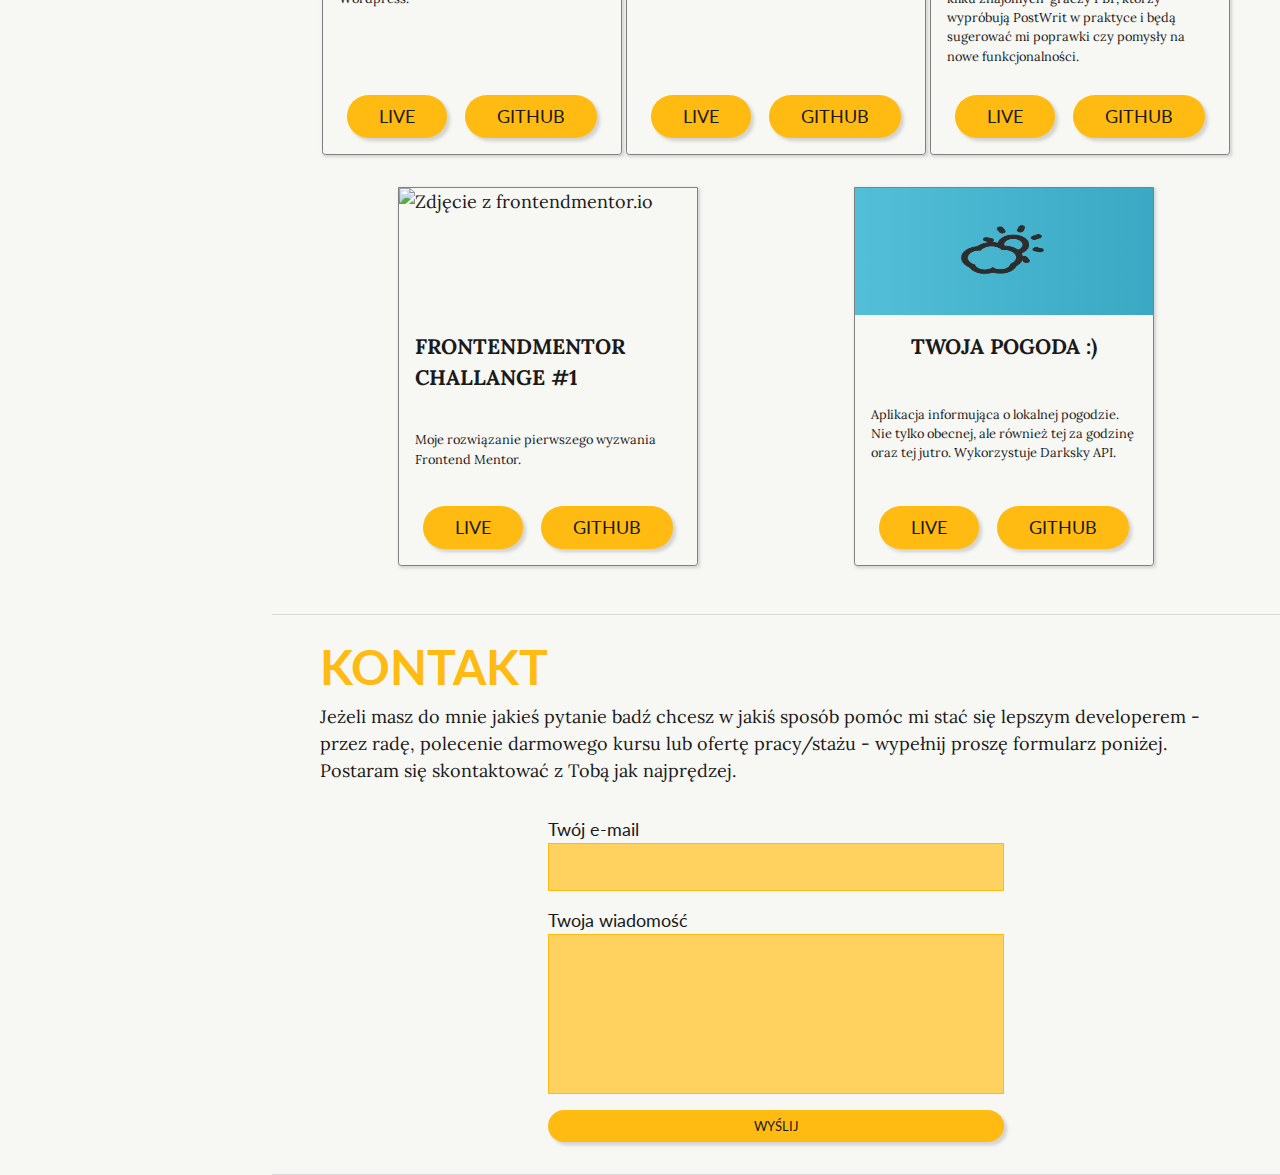
==== commit 1a1a606f: "Poprawa daty" ====
--- a/index.html
+++ b/index.html
@@ -37,7 +37,7 @@
         <p>Planuję stale uzupełniać i rozwijać swoją wiedzę oraz umiejętności. Z dnia na dzień pojawiają się nowe technologie i narzędzia, a te obecne w przyszłośći czekają aktualizacje i liczne usprawieniania. <b>Przede wszystkim</b> chcę doszlifować się w technologiach związanych z front-endem. Najbardziej chciałbym skupić się na Javascripcie, z którego korzystam najrzadziej, a następnie planuję zabrać się za framework Vue.js. Chciałbym też nauczyć się nieco o designie, by nie tylko kodować działające strony internetowe, ale również takie cieszące oko. <b>Następnie</b> chciałbym poszerzyć swoje kompetencje o technologie dotyczące back-endu. Od dłuższego czasu interesowało mnie tworzenie szablonów pod system Wordpress i sądzę, że bliższe zaznajomienie się z PHP nie tylko mi to ułatwi, ale ogólnie pozwoli poszerzyć moje możliwości jako developera. <b>Przy okazji</b> planuję rozwijać moje zainteresowania związane z tworzeniem gier i programowaniem. Chciałbym poznać bliżej język Python, który ostatnimi czasy stał się bardzo popularny, oraz poznać tajniki pixel artu, by móc samemu przygotowywać grafikę do swoich gier.</p>
         <div class="sub-heading">
             <h2>Obecnie zajmuję się...</h2>
-            <blockquote>Aktualizacja dnia 22.04.2019</blockquote>
+            <blockquote>Aktualizacja dnia 22.02.2019</blockquote>
         </div>
         <ul class="normal-list">
             <li>Jestem po ukończonym IAI Webcamp #6. Pięć cudownych dni za mną. Szkoda, że nie wyszło z tego czegoś więcej.</li>
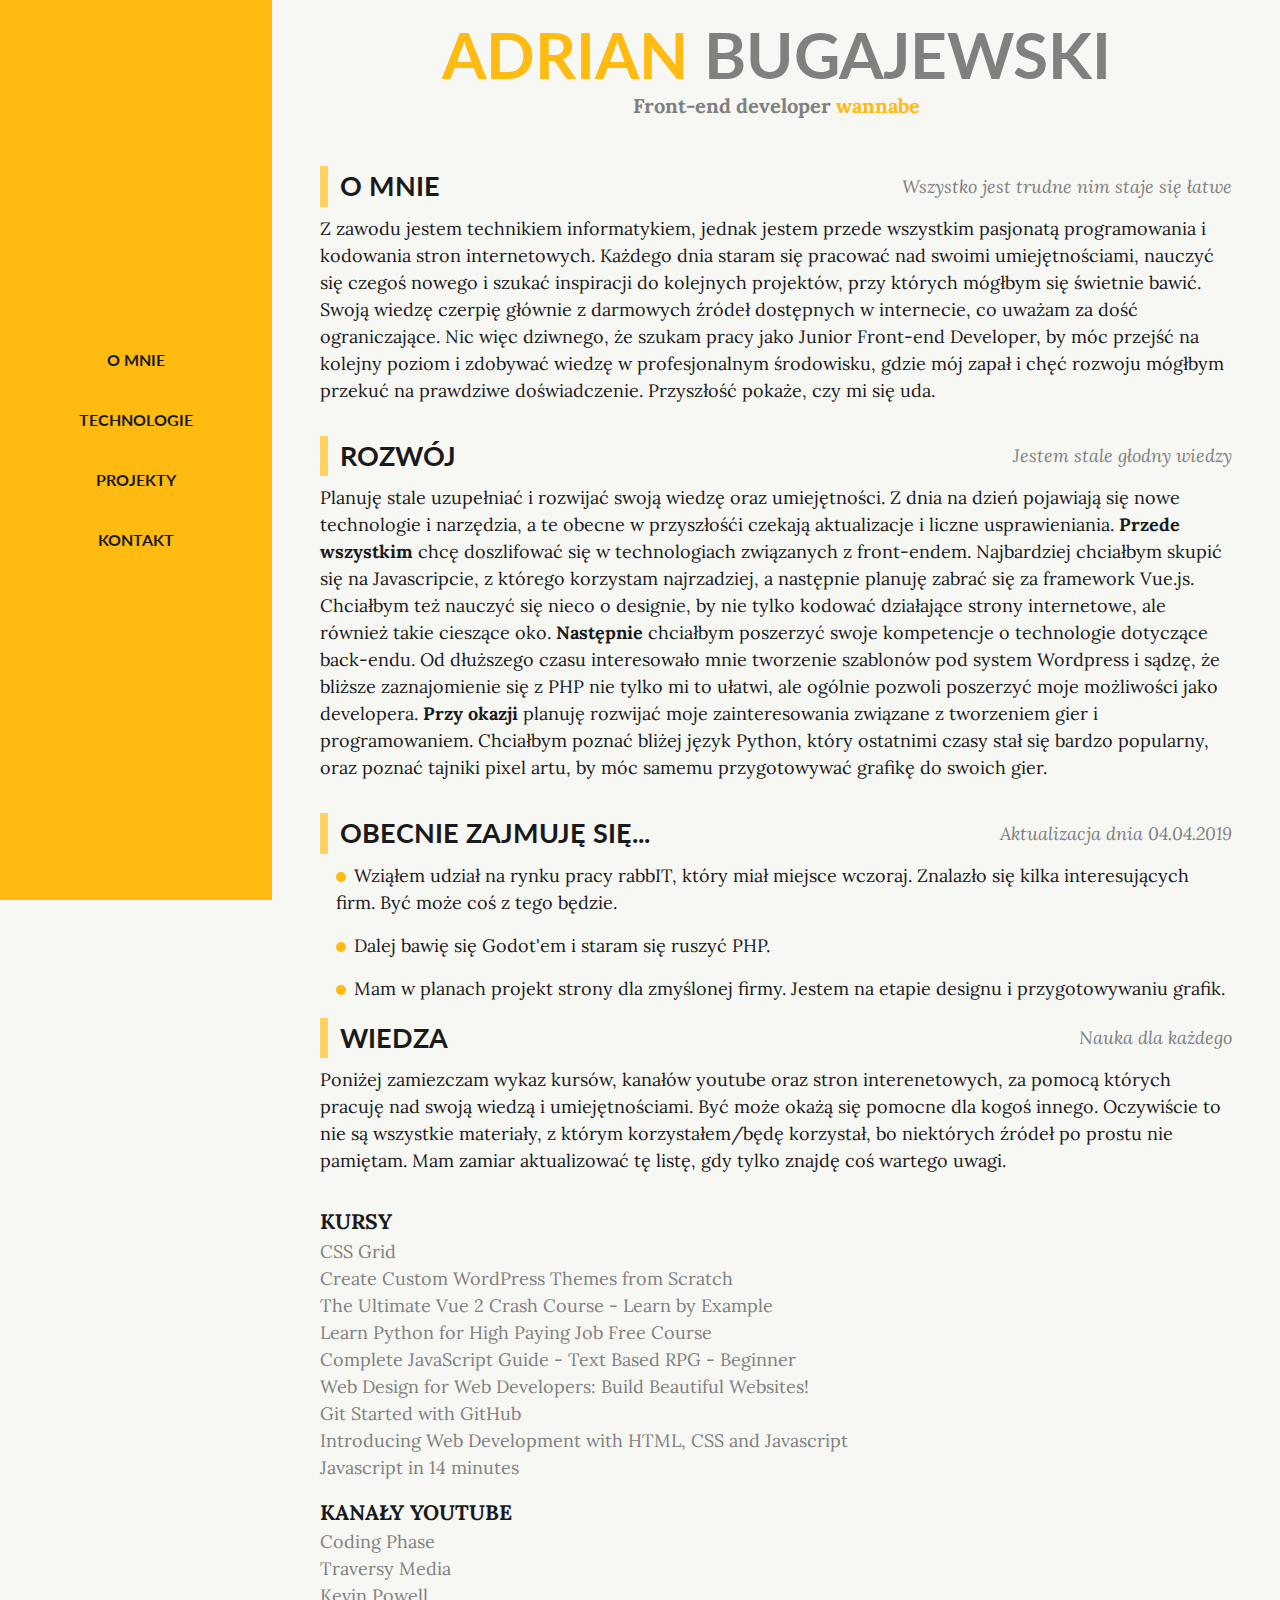
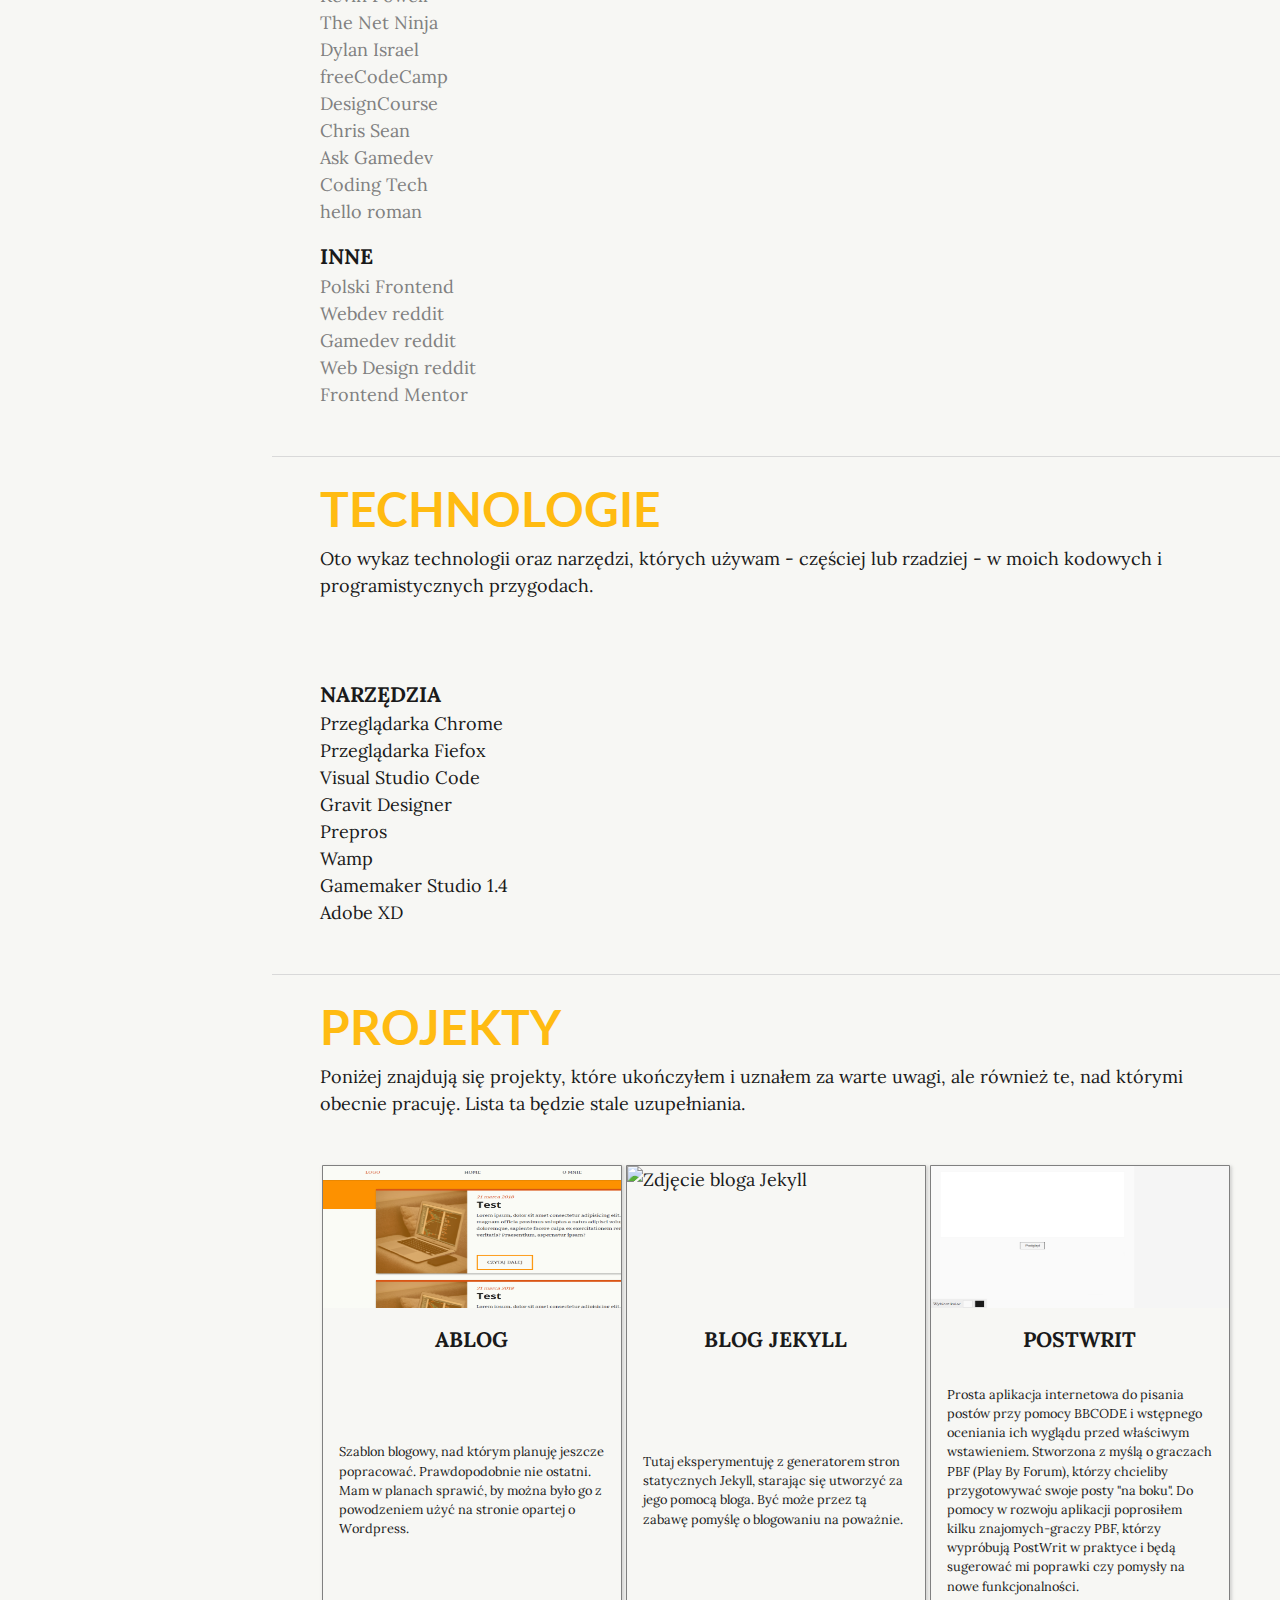
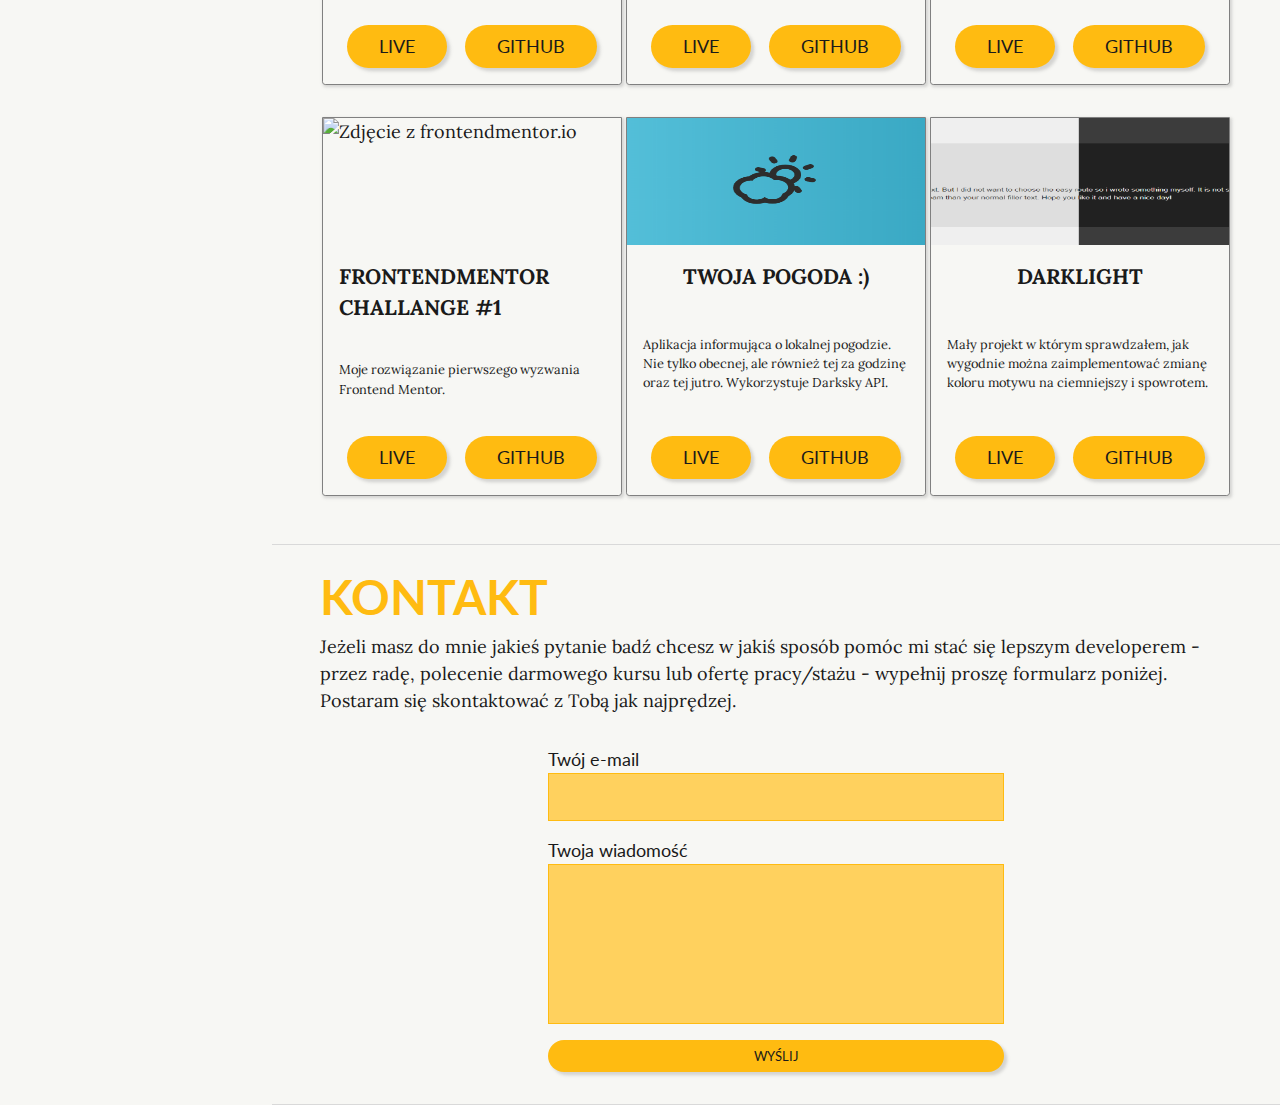
==== commit 007e5f1c: "Aktualizacja portfolio" ====
--- a/index.html
+++ b/index.html
@@ -37,13 +37,12 @@
         <p>Planuję stale uzupełniać i rozwijać swoją wiedzę oraz umiejętności. Z dnia na dzień pojawiają się nowe technologie i narzędzia, a te obecne w przyszłośći czekają aktualizacje i liczne usprawieniania. <b>Przede wszystkim</b> chcę doszlifować się w technologiach związanych z front-endem. Najbardziej chciałbym skupić się na Javascripcie, z którego korzystam najrzadziej, a następnie planuję zabrać się za framework Vue.js. Chciałbym też nauczyć się nieco o designie, by nie tylko kodować działające strony internetowe, ale również takie cieszące oko. <b>Następnie</b> chciałbym poszerzyć swoje kompetencje o technologie dotyczące back-endu. Od dłuższego czasu interesowało mnie tworzenie szablonów pod system Wordpress i sądzę, że bliższe zaznajomienie się z PHP nie tylko mi to ułatwi, ale ogólnie pozwoli poszerzyć moje możliwości jako developera. <b>Przy okazji</b> planuję rozwijać moje zainteresowania związane z tworzeniem gier i programowaniem. Chciałbym poznać bliżej język Python, który ostatnimi czasy stał się bardzo popularny, oraz poznać tajniki pixel artu, by móc samemu przygotowywać grafikę do swoich gier.</p>
         <div class="sub-heading">
             <h2>Obecnie zajmuję się...</h2>
-            <blockquote>Aktualizacja dnia 22.02.2019</blockquote>
+            <blockquote>Aktualizacja dnia 04.04.2019</blockquote>
         </div>
         <ul class="normal-list">
-            <li>Jestem po ukończonym IAI Webcamp #6. Pięć cudownych dni za mną. Szkoda, że nie wyszło z tego czegoś więcej.</li>
-            <li>Mam zaplanowany projekt związany PBF. Mam nadzieję go sprawnie ukończyć i tutaj zamieścić.</li>
-            <li>Postanowiłem spojrzeć na PostWrit nieco inaczej. Zajmuję się przebudową i redesignem aplikacji od zera. Chciałbym zamieścić do wglądu przynajmniej część wyników, które uda mi się osiągnąć.</li>
-            <li>W międzyczasie staram się poznać Godot Engine.</li>
+            <li>Wziąłem udział na rynku pracy rabbIT, który miał miejsce wczoraj. Znalazło się kilka interesujących firm. Być może coś z tego będzie.</li>
+            <li>Dalej bawię się Godot'em i staram się ruszyć PHP.</li>
+            <li>Mam w planach projekt strony dla zmyślonej firmy. Jestem na etapie designu i przygotowywaniu grafik.</li>
         </ul>
         <div class="sub-heading">
             <h2>Wiedza</h2>
@@ -168,7 +167,7 @@
             </div>
             <div class="card">
                 <div class="card-image">
-                    <img src="img/twoja-pogoda.png" alt="Zdjęcie z frontendmentor.io">
+                    <img src="img/twoja-pogoda.png" alt="Zdjęcie dla aplikacji pogodowej">
                 </div>
                 <div class="card-description">
                     <h3>Twoja Pogoda :)</h3>
@@ -176,6 +175,19 @@
                     <div class="card-buttons">
                     	<a href="https://abugjewski.github.io/twojapogoda/" class="card-button active">Live</a>
                     	<a href="https://github.com/abugjewski/twojapogoda" class="card-button active">Github</a>
+                    </div>
+                </div>
+            </div>
+            <div class="card">
+                <div class="card-image">
+                    <img src="img/darklight.png" alt="Zdjęcie dla małego projektu koloru motywu stroy">
+                </div>
+                <div class="card-description">
+                    <h3>Darklight</h3>
+                    <p>Mały projekt w którym sprawdzałem, jak wygodnie można zaimplementować zmianę koloru motywu na ciemniejszy i spowrotem.</p>
+                    <div class="card-buttons">
+                    	<a href="https://abugjewski.github.io/darklight/" class="card-button active">Live</a>
+                    	<a href="https://github.com/abugjewski/darklight" class="card-button active">Github</a>
                     </div>
                 </div>
             </div>
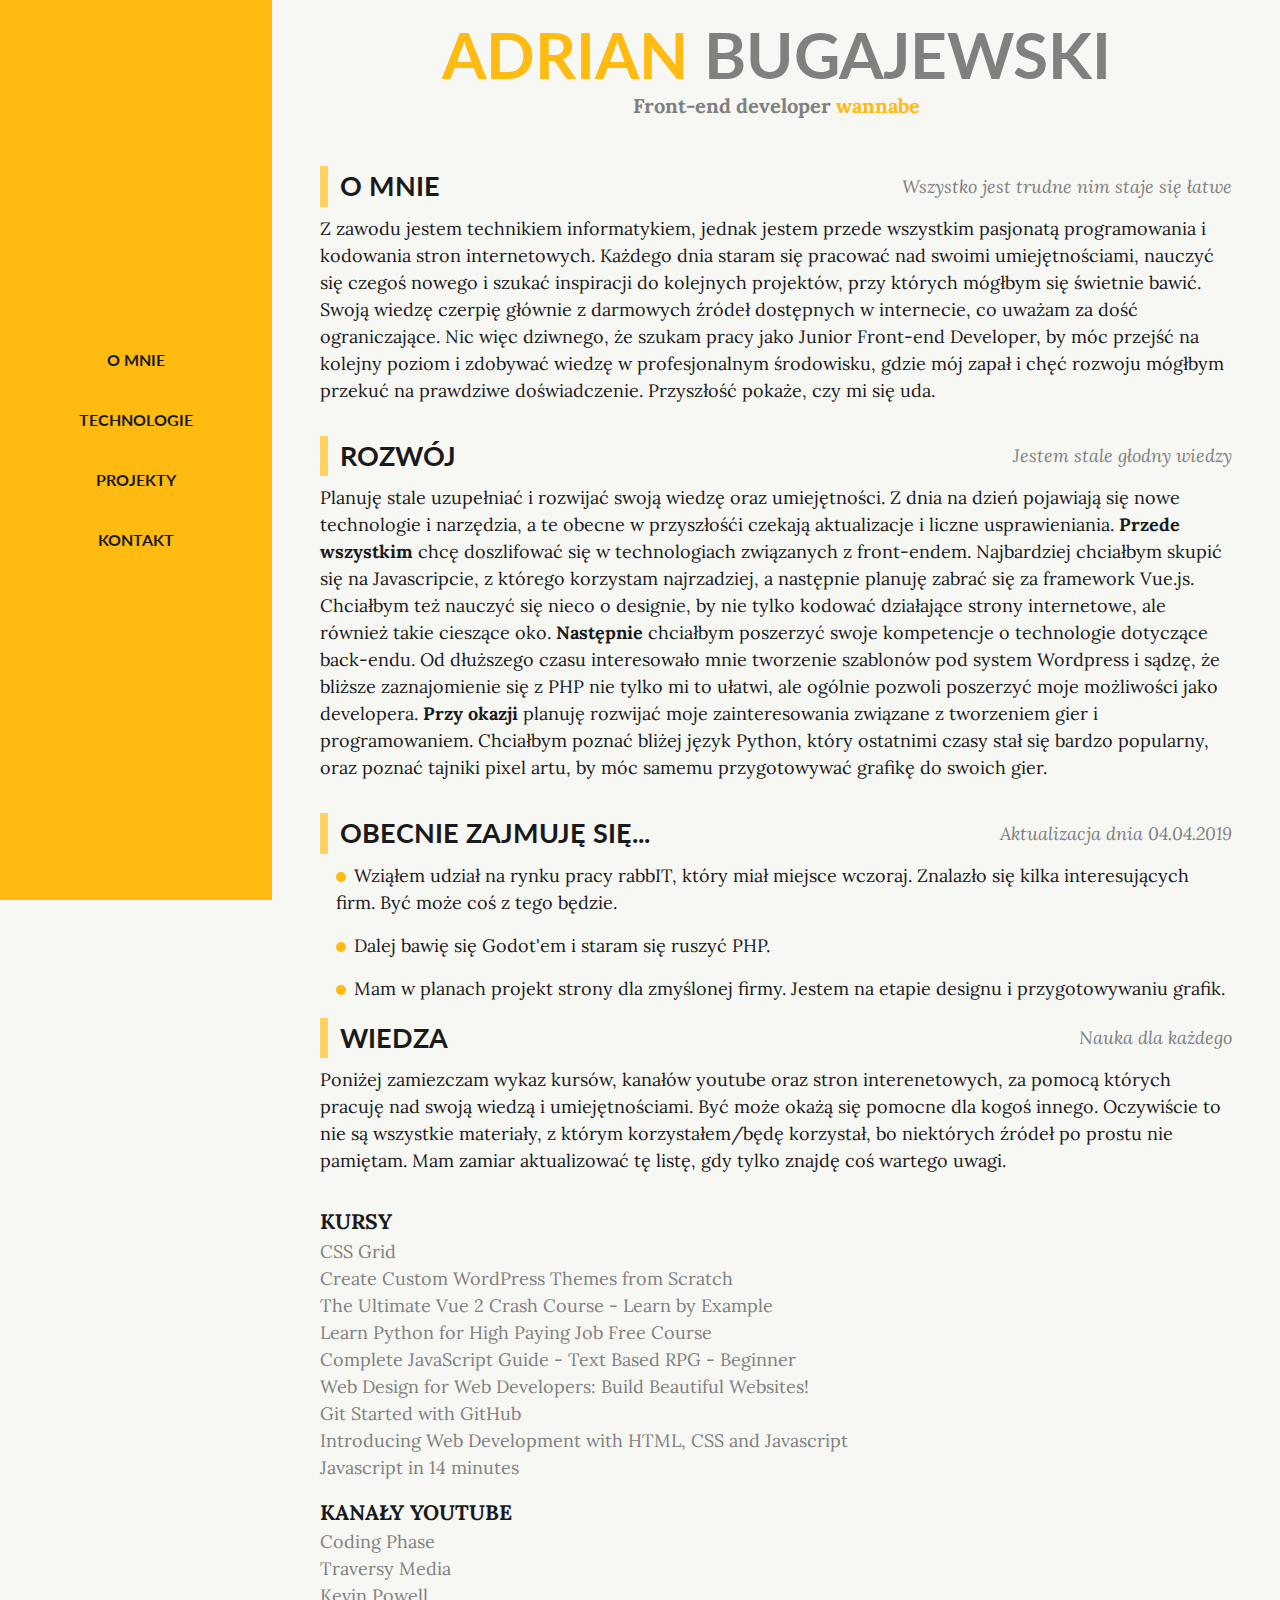
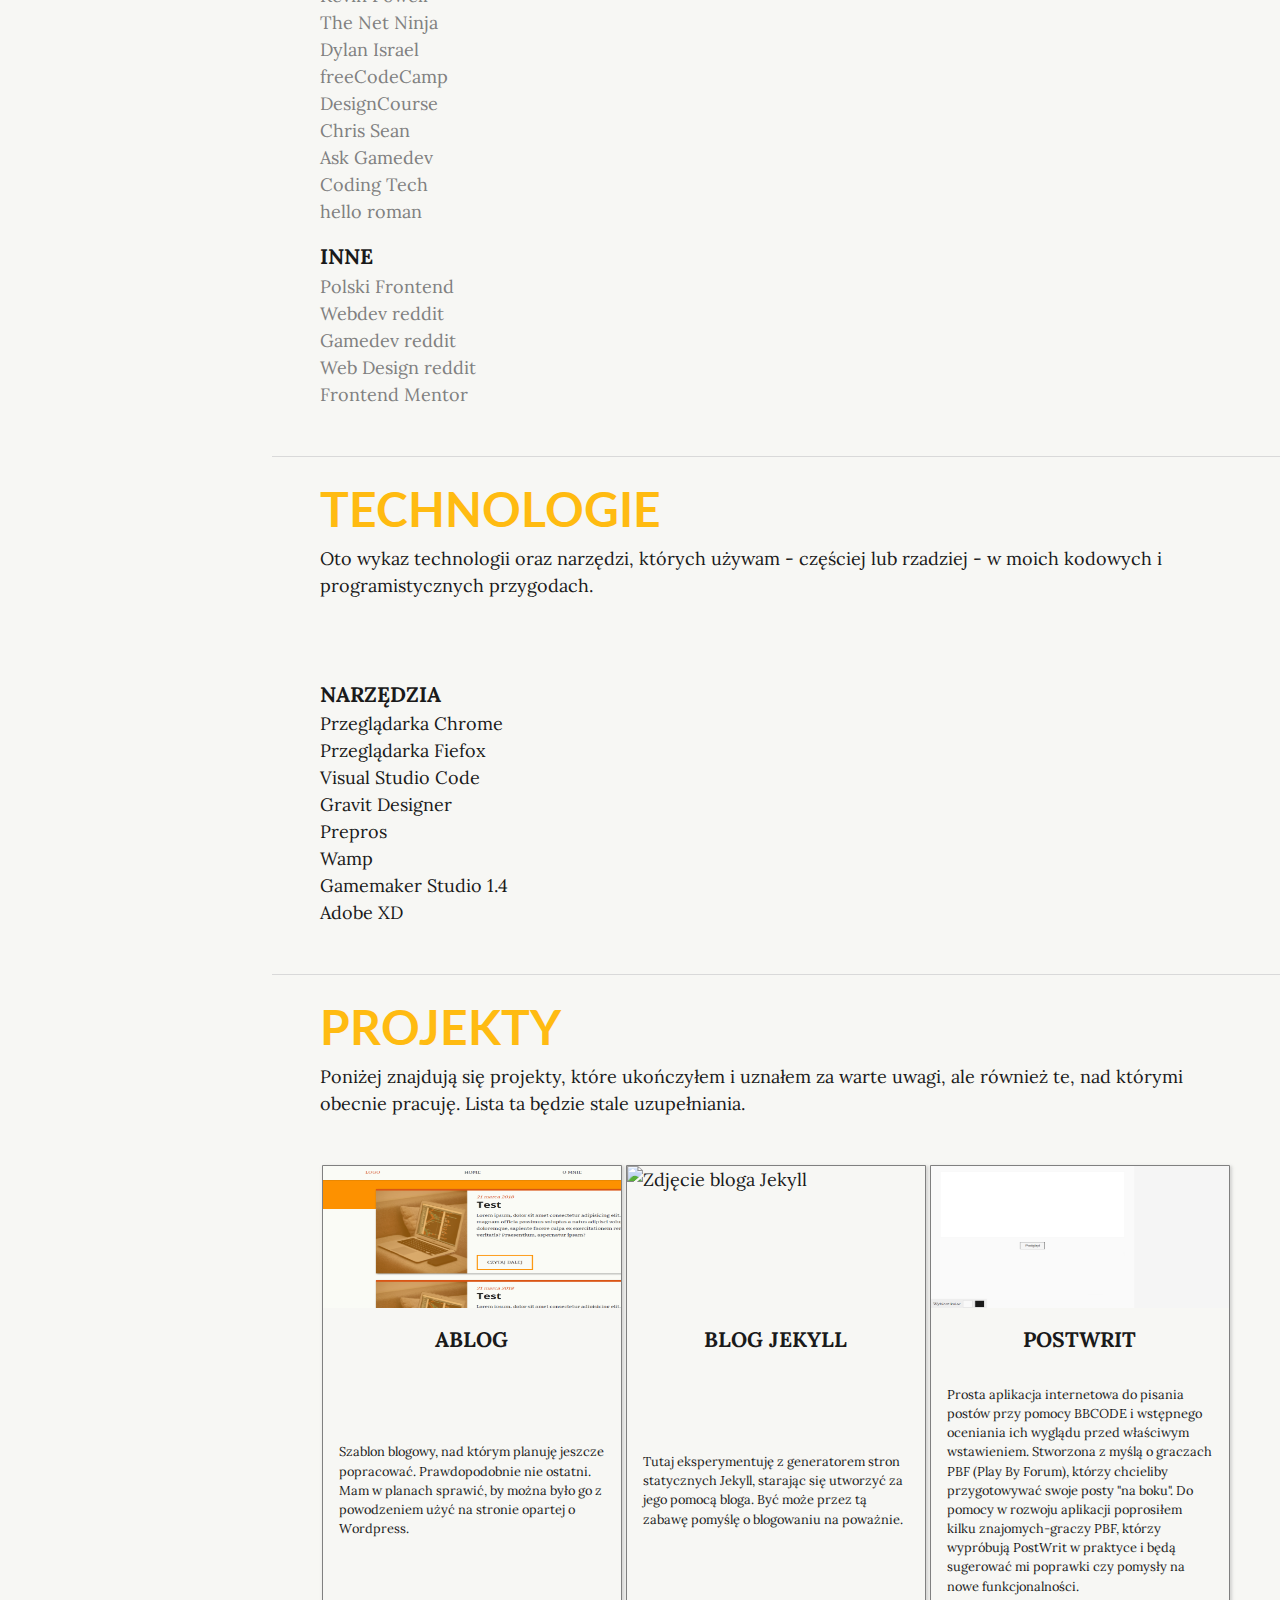
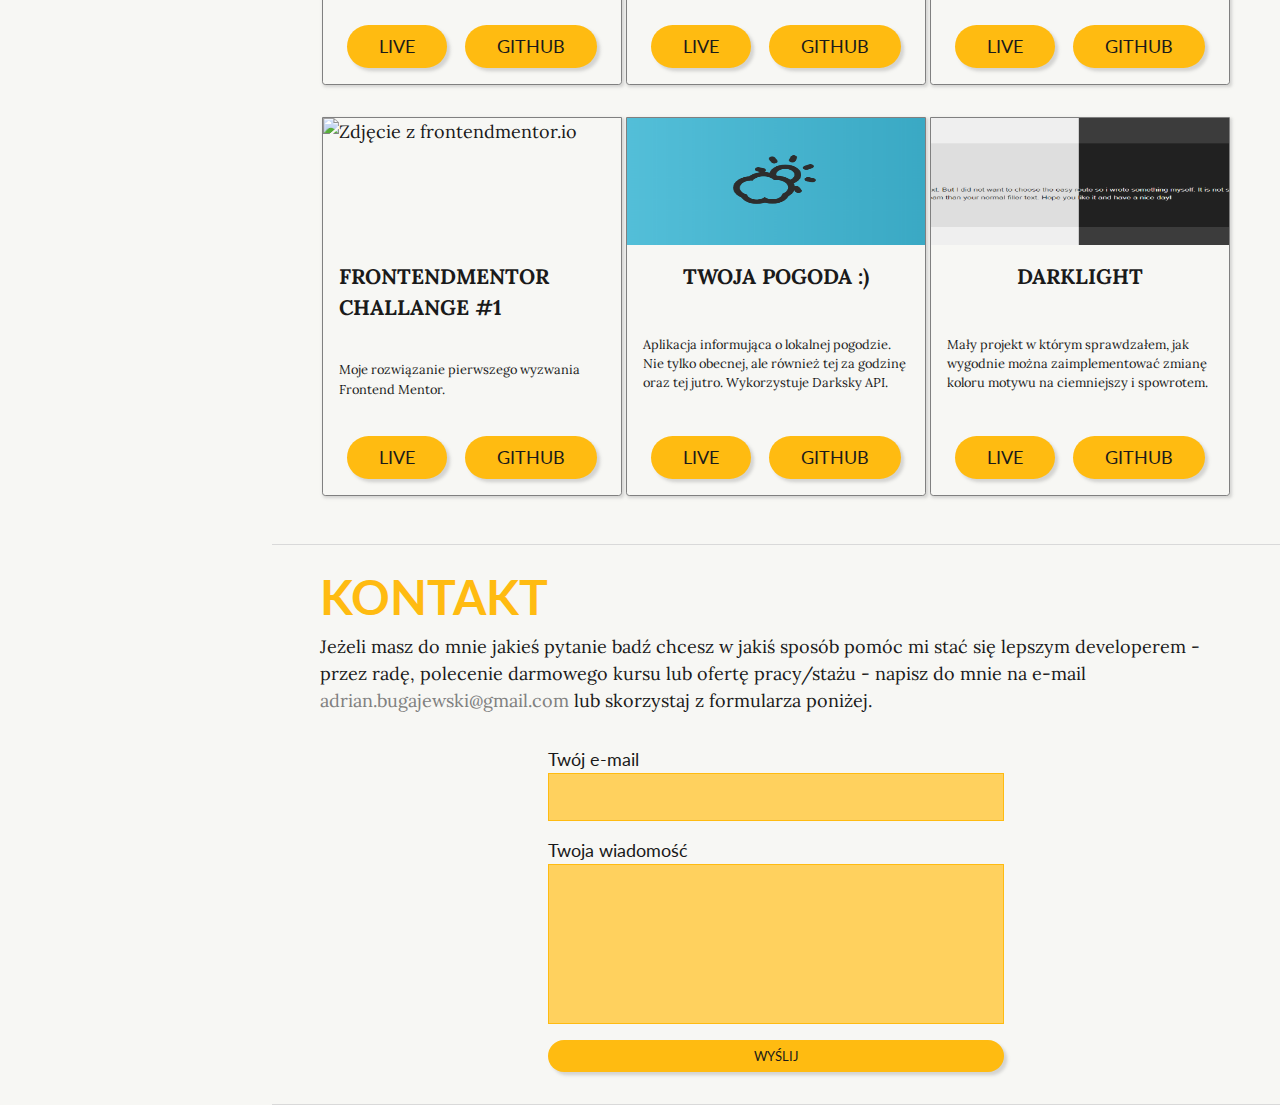
==== commit 0e8841ae: "aktualizacja sekcji kontakt" ====
--- a/index.html
+++ b/index.html
@@ -195,7 +195,7 @@
     </section>
     <section id="contact">
         <h1>Kontakt</h1>
-        <p>Jeżeli masz do mnie jakieś pytanie badź chcesz w jakiś sposób pomóc mi stać się lepszym developerem - przez radę, polecenie darmowego kursu lub ofertę pracy/stażu - wypełnij proszę formularz poniżej. Postaram się skontaktować z Tobą jak najprędzej.</p>
+        <p>Jeżeli masz do mnie jakieś pytanie badź chcesz w jakiś sposób pomóc mi stać się lepszym developerem - przez radę, polecenie darmowego kursu lub ofertę pracy/stażu - napisz do mnie na e-mail <a href="mailto:adrian.bugajewski@gmail.com">adrian.bugajewski@gmail.com</a> lub skorzystaj z formularza poniżej.</p>
         <form class="contact-form" action="https://formspree.io/adrian.bugajewski@gmail.com" method="POST">
             <label>Twój e-mail</label>
             <input type="email" name="your_email" required>
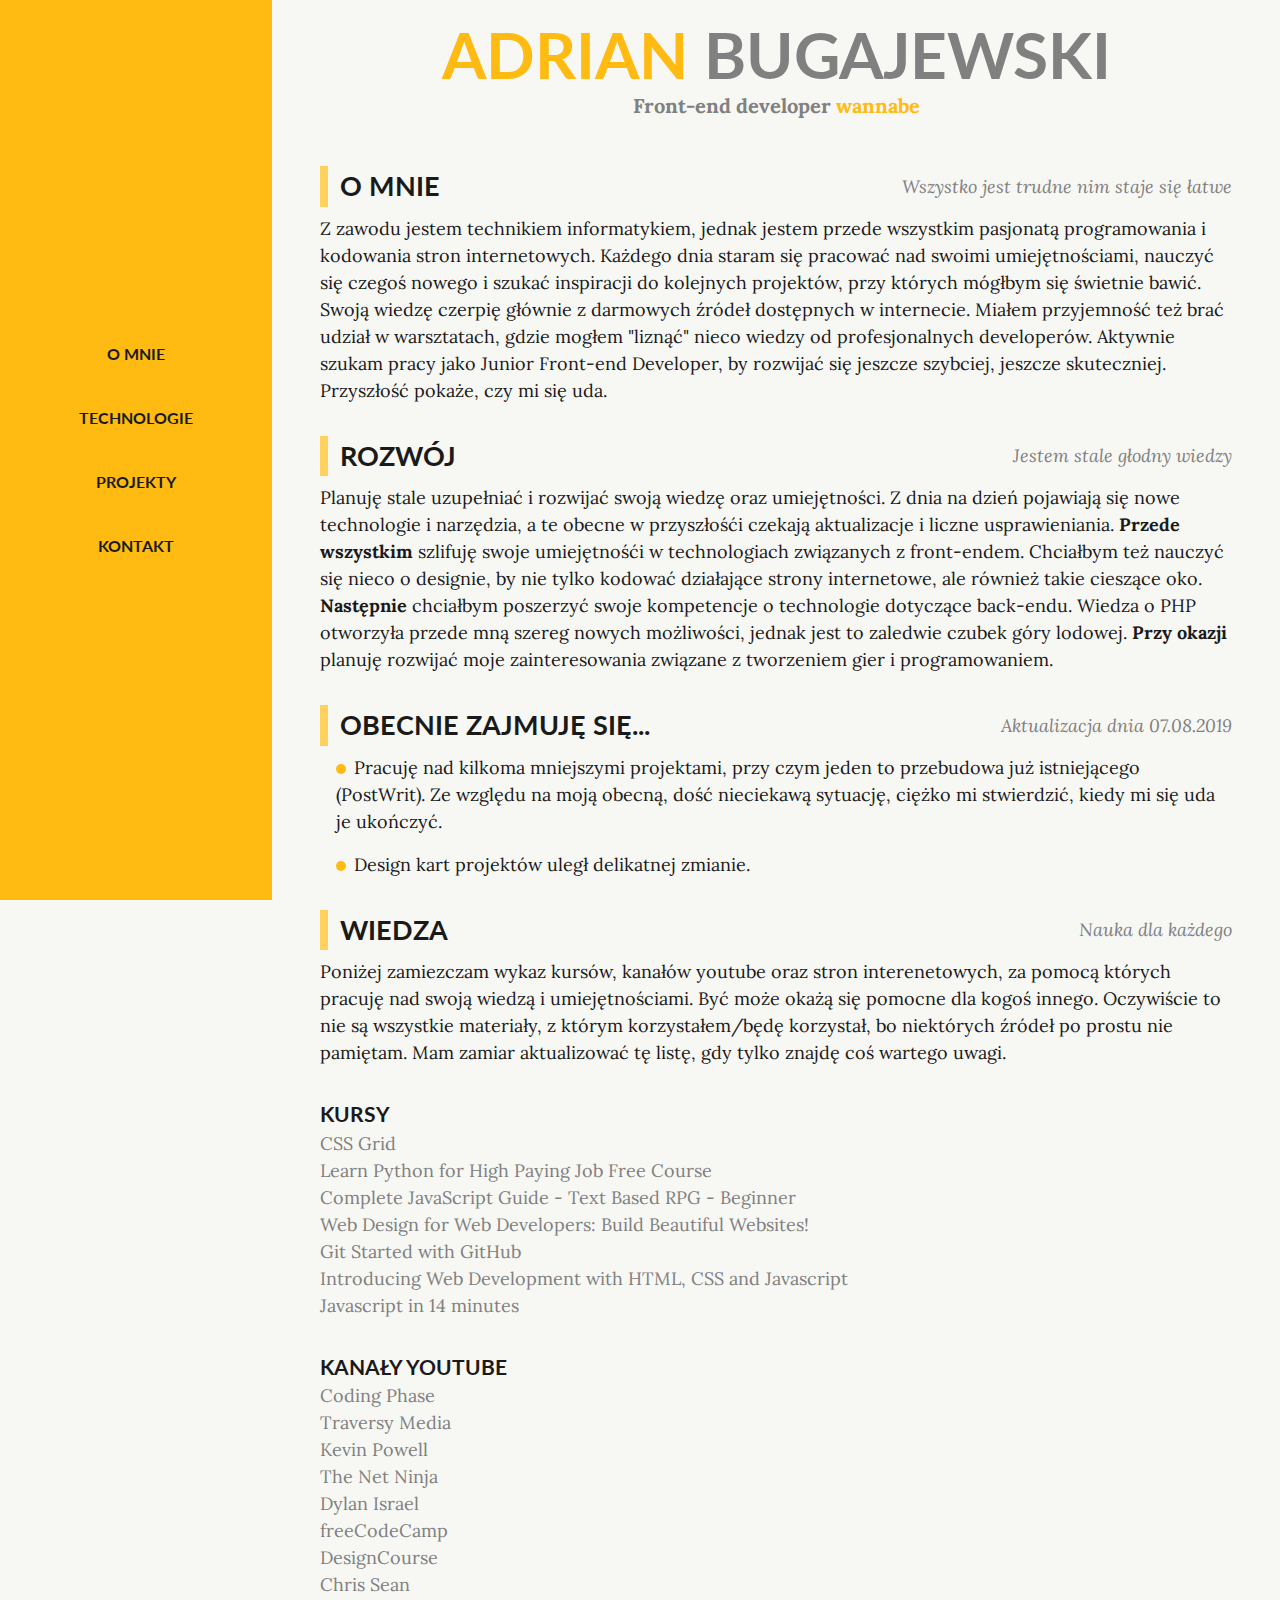
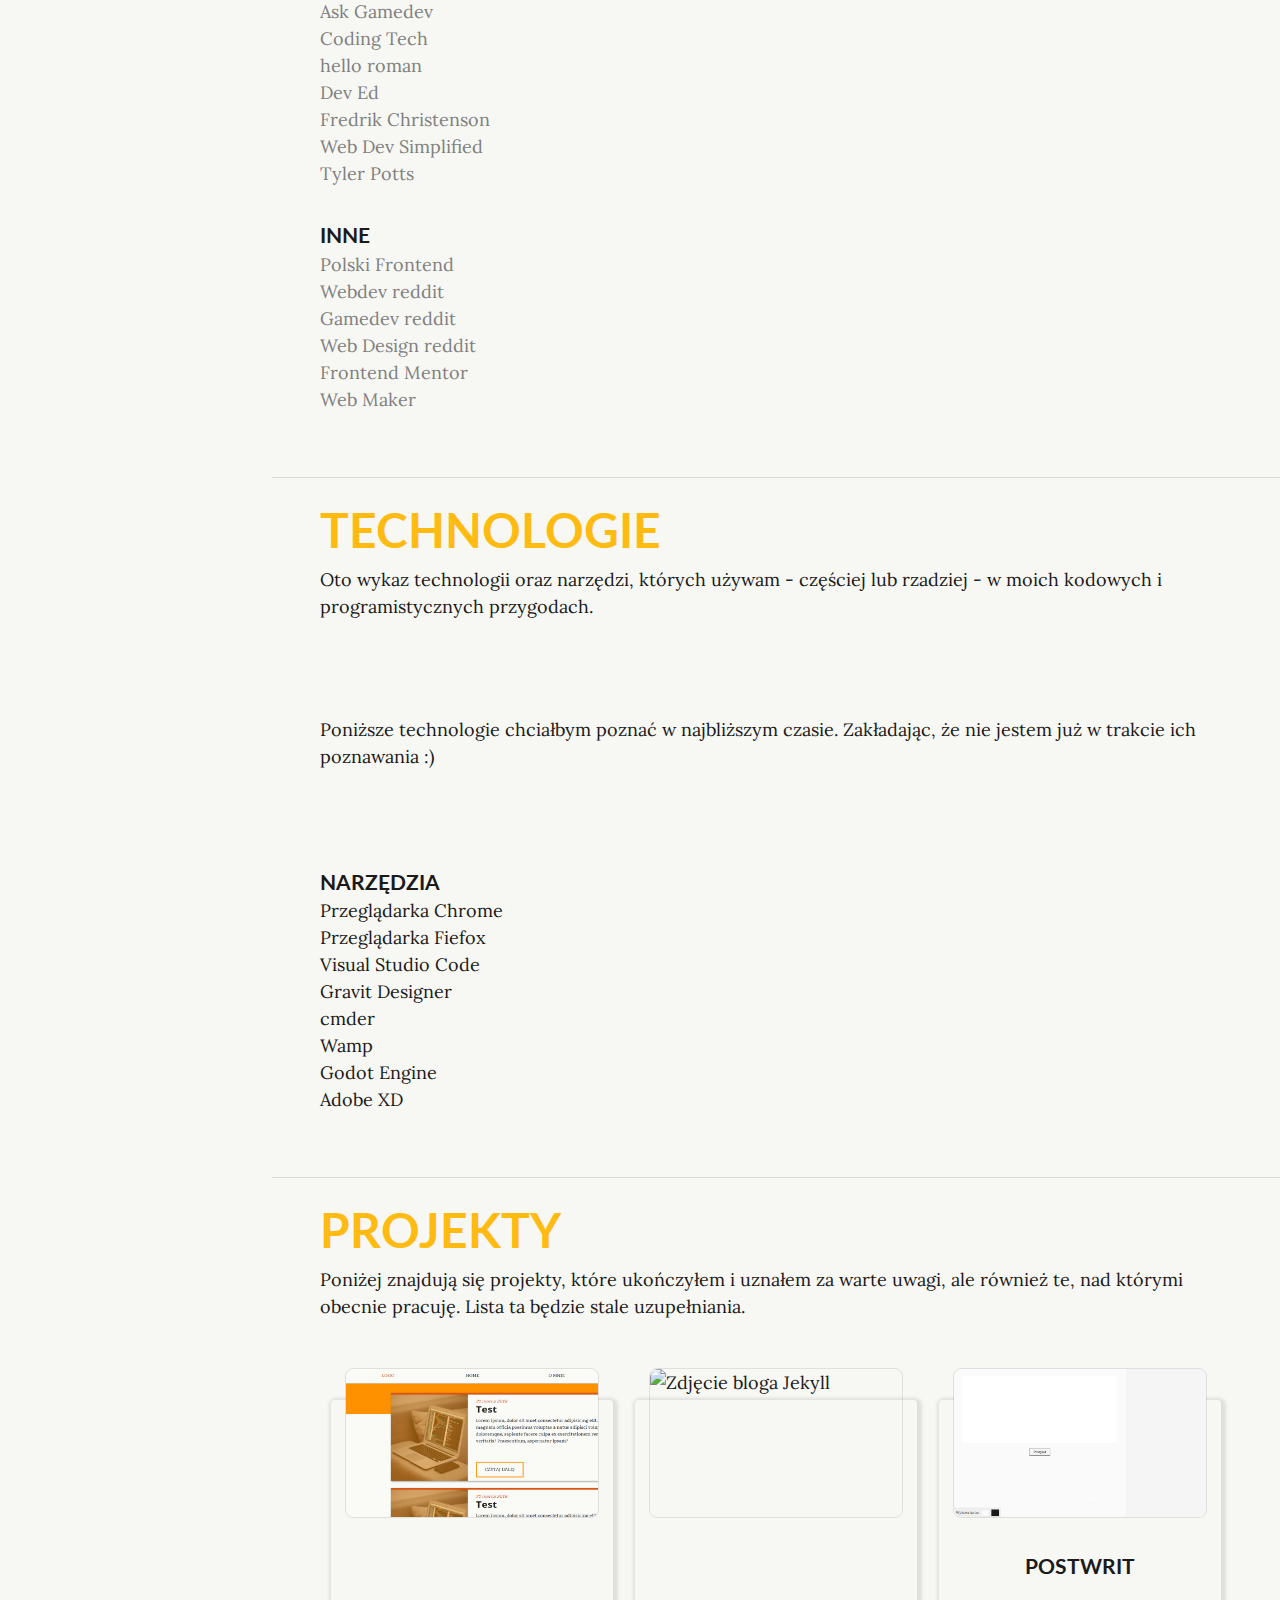
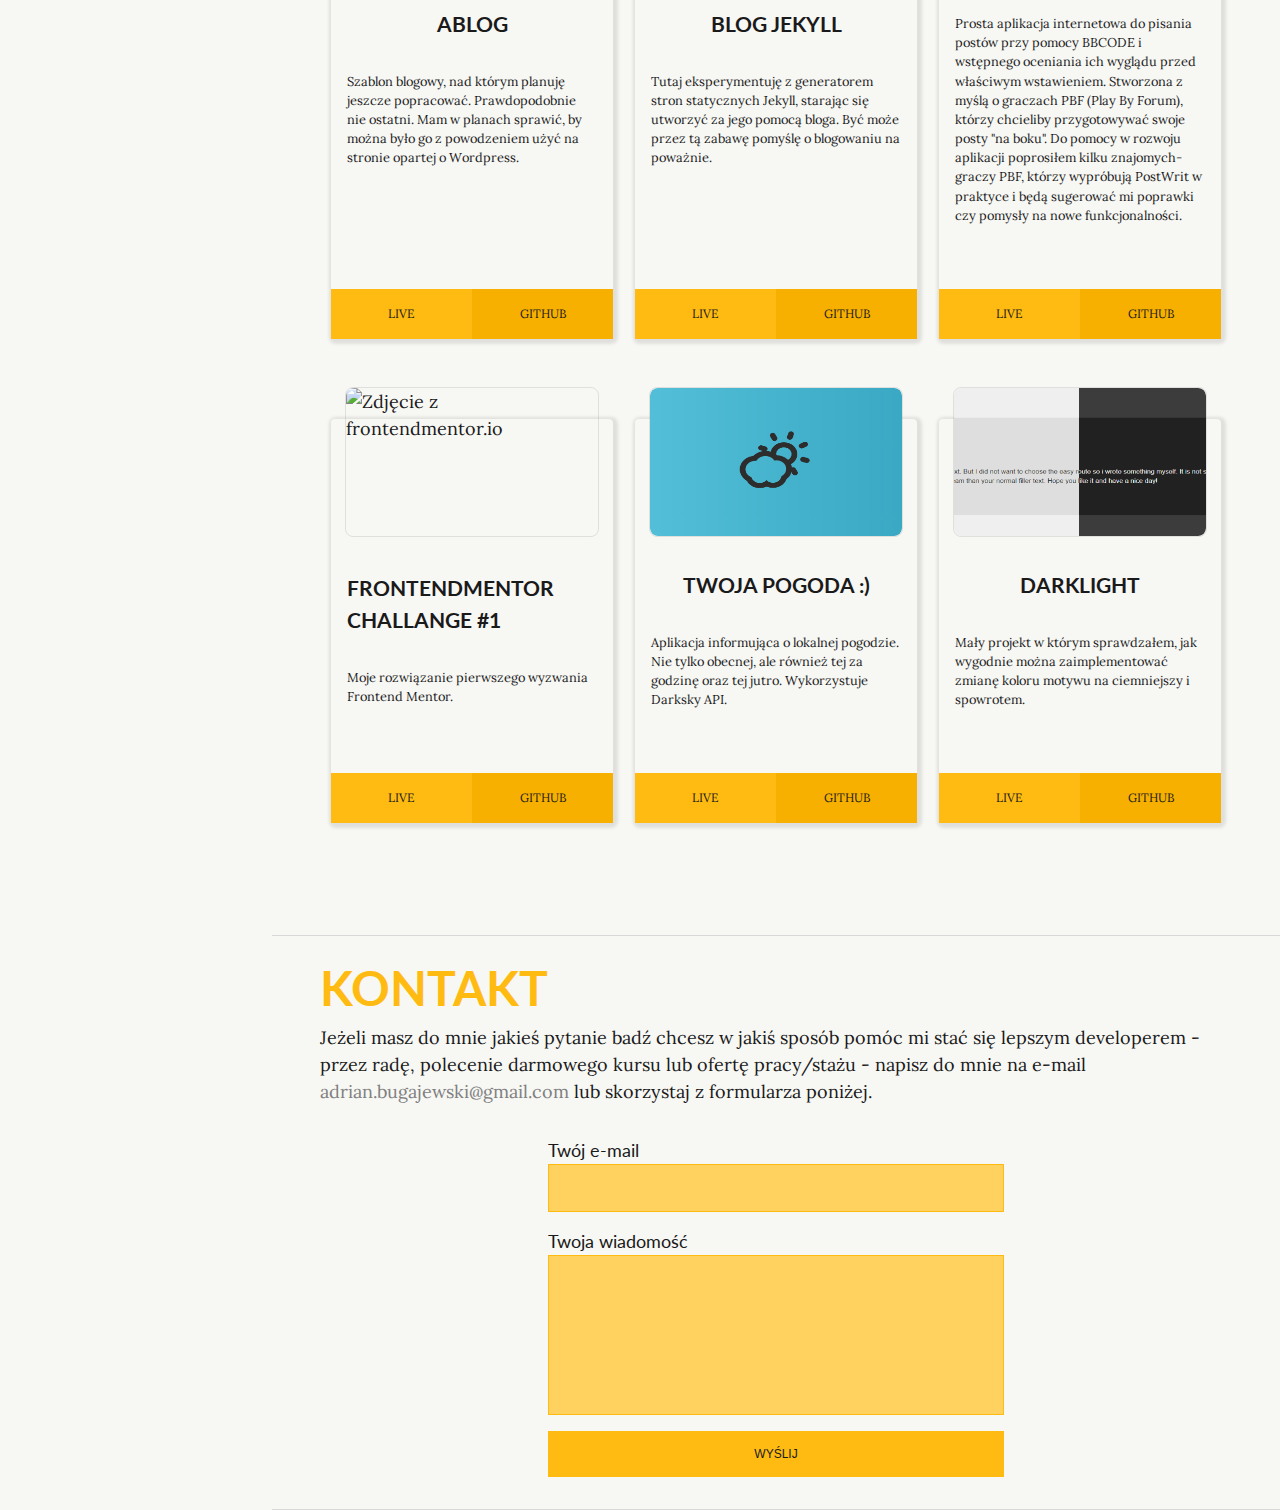
==== commit d6c09b5e: "aktualizacja portfolio" ====
--- a/index.html
+++ b/index.html
@@ -4,7 +4,7 @@
     <meta charset="UTF-8">
     <meta name="viewport" content="width=device-width, initial-scale=1.0">
     <meta http-equiv="X-UA-Compatible" content="ie=edge">
-    <link rel="stylesheet" href="style.css">
+    <link rel="stylesheet" href="sass/main.css">
     <link href="https://fonts.googleapis.com/css?family=Lato:400,400i,700|Lora:400,400i,700&amp;subset=latin-ext" rel="stylesheet">
     <link rel="stylesheet" href="https://cdn.rawgit.com/konpa/devicon/df6431e323547add1b4cf45992913f15286456d3/devicon.min.css">
     <title>Adrian Bugajewski - Portfolio</title>
@@ -29,20 +29,19 @@
             <h2>O mnie</h2>
             <blockquote>Wszystko jest trudne nim staje się łatwe</blockquote>
         </div>
-        <p>Z zawodu jestem technikiem informatykiem, jednak jestem przede wszystkim pasjonatą programowania i kodowania stron internetowych. Każdego dnia staram się pracować nad swoimi umiejętnościami, nauczyć się czegoś nowego i szukać inspiracji do kolejnych projektów, przy których mógłbym się świetnie bawić. Swoją wiedzę czerpię głównie z darmowych źródeł dostępnych w internecie, co uważam za dość ograniczające. Nic więc dziwnego, że szukam pracy jako Junior Front-end Developer, by móc przejść na kolejny poziom i zdobywać wiedzę w profesjonalnym środowisku, gdzie mój zapał i chęć rozwoju mógłbym przekuć na prawdziwe doświadczenie. Przyszłość pokaże, czy mi się uda.</p>
+        <p>Z zawodu jestem technikiem informatykiem, jednak jestem przede wszystkim pasjonatą programowania i kodowania stron internetowych. Każdego dnia staram się pracować nad swoimi umiejętnościami, nauczyć się czegoś nowego i szukać inspiracji do kolejnych projektów, przy których mógłbym się świetnie bawić. Swoją wiedzę czerpię głównie z darmowych źródeł dostępnych w internecie. Miałem przyjemność też brać udział w warsztatach, gdzie mogłem "liznąć" nieco wiedzy od profesjonalnych developerów. Aktywnie szukam pracy jako Junior Front-end Developer, by rozwijać się jeszcze szybciej, jeszcze skuteczniej. Przyszłość pokaże, czy mi się uda.</p>
         <div class="sub-heading">
             <h2>Rozwój</h2>
             <blockquote>Jestem stale głodny wiedzy</blockquote>
         </div>
-        <p>Planuję stale uzupełniać i rozwijać swoją wiedzę oraz umiejętności. Z dnia na dzień pojawiają się nowe technologie i narzędzia, a te obecne w przyszłośći czekają aktualizacje i liczne usprawieniania. <b>Przede wszystkim</b> chcę doszlifować się w technologiach związanych z front-endem. Najbardziej chciałbym skupić się na Javascripcie, z którego korzystam najrzadziej, a następnie planuję zabrać się za framework Vue.js. Chciałbym też nauczyć się nieco o designie, by nie tylko kodować działające strony internetowe, ale również takie cieszące oko. <b>Następnie</b> chciałbym poszerzyć swoje kompetencje o technologie dotyczące back-endu. Od dłuższego czasu interesowało mnie tworzenie szablonów pod system Wordpress i sądzę, że bliższe zaznajomienie się z PHP nie tylko mi to ułatwi, ale ogólnie pozwoli poszerzyć moje możliwości jako developera. <b>Przy okazji</b> planuję rozwijać moje zainteresowania związane z tworzeniem gier i programowaniem. Chciałbym poznać bliżej język Python, który ostatnimi czasy stał się bardzo popularny, oraz poznać tajniki pixel artu, by móc samemu przygotowywać grafikę do swoich gier.</p>
+        <p>Planuję stale uzupełniać i rozwijać swoją wiedzę oraz umiejętności. Z dnia na dzień pojawiają się nowe technologie i narzędzia, a te obecne w przyszłośći czekają aktualizacje i liczne usprawieniania. <b>Przede wszystkim</b> szlifuję swoje umiejętnośći w technologiach związanych z front-endem. Chciałbym też nauczyć się nieco o designie, by nie tylko kodować działające strony internetowe, ale również takie cieszące oko. <b>Następnie</b> chciałbym poszerzyć swoje kompetencje o technologie dotyczące back-endu. Wiedza o PHP otworzyła przede mną szereg nowych możliwości, jednak jest to zaledwie czubek góry lodowej. <b>Przy okazji</b> planuję rozwijać moje zainteresowania związane z tworzeniem gier i programowaniem.</p>
         <div class="sub-heading">
             <h2>Obecnie zajmuję się...</h2>
-            <blockquote>Aktualizacja dnia 04.04.2019</blockquote>
+            <blockquote>Aktualizacja dnia 07.08.2019</blockquote>
         </div>
         <ul class="normal-list">
-            <li>Wziąłem udział na rynku pracy rabbIT, który miał miejsce wczoraj. Znalazło się kilka interesujących firm. Być może coś z tego będzie.</li>
-            <li>Dalej bawię się Godot'em i staram się ruszyć PHP.</li>
-            <li>Mam w planach projekt strony dla zmyślonej firmy. Jestem na etapie designu i przygotowywaniu grafik.</li>
+            <li>Pracuję nad kilkoma mniejszymi projektami, przy czym jeden to przebudowa już istniejącego (PostWrit). Ze względu na moją obecną, dość nieciekawą sytuację, ciężko mi stwierdzić, kiedy mi się uda je ukończyć.</li>
+            <li>Design kart projektów uległ delikatnej zmianie.</li>
         </ul>
         <div class="sub-heading">
             <h2>Wiedza</h2>
@@ -52,8 +51,6 @@
         <h3>Kursy</h3>
         <ul>
             <li><a href="https://cssgrid.io/">CSS Grid</a></li>
-            <li><a href="https://www.udemy.com/best-wordpress-development-course/learn/v4/overview">Create Custom WordPress Themes from Scratch</a></li>
-            <li><a href="https://www.udemy.com/vue-2-crash-course/">The Ultimate Vue 2 Crash Course - Learn by Example</a></li>
             <li><a href="https://www.youtube.com/watch?v=4T3EZjNQWwc&feature=youtu.be&list=PL_ZUs2eBjBisnlwTlnmSKD1_5kUPVOsVC">Learn Python for High Paying Job Free Course</a></li>
             <li><a href="https://www.udemy.com/beginner-javascript-create-your-own-text-based-rpg/">Complete JavaScript Guide - Text Based RPG - Beginner</a></li>
             <li><a href="https://www.udemy.com/web-design-secrets/">Web Design for Web Developers: Build Beautiful Websites!</a></li>
@@ -74,6 +71,10 @@
             <li><a href="https://www.youtube.com/channel/UCd_lJ4zSp9wZDNyeKCWUstg">Ask Gamedev</a></li>
             <li><a href="https://www.youtube.com/channel/UCtxCXg-UvSnTKPOzLH4wJaQ/">Coding Tech</a></li>
             <li><a href="https://www.youtube.com/channel/UCq8XmOMtrUCb8FcFHQEd8_g">hello roman</a></li>
+            <li><a href="https://www.youtube.com/channel/UClb90NQQcskPUGDIXsQEz5Q">Dev Ed</a></li>
+            <li><a href="https://www.youtube.com/channel/UC0BAd8tPlDqFvDYBemHcQPQ">Fredrik Christenson</a></li>
+            <li><a href="https://www.youtube.com/channel/UCFbNIlppjAuEX4znoulh0Cw">Web Dev Simplified</a></li>
+            <li><a href="https://www.youtube.com/channel/UCBBGM84ZOs7z5jpTQAaZ_Hg">Tyler Potts</a></li>
         </ul>
         <h3>Inne</h3>
         <ul>
@@ -82,6 +83,7 @@
             <li><a href="https://www.reddit.com/r/gamedev/">Gamedev reddit</a></li>
             <li><a href="https://www.reddit.com/r/web_design/">Web Design reddit</a></li>
             <li><a href="https://www.frontendmentor.io/">Frontend Mentor</a></li>
+            <li><a href="https://webmaker.app">Web Maker</a></li>
         </ul>
     </section>
     <section id="tech">
@@ -96,6 +98,13 @@
             <li><i class="devicon-git-plain"></i></li>
             <li><i class="devicon-wordpress-plain"></i></li>
             <li><i class="devicon-python-plain"></i></li>
+            <li><i class="devicon-php-plain"></i></li>
+        </ul>
+        <p>Poniższe technologie chciałbym poznać w najbliższym czasie. Zakładając, że nie jestem już w trakcie ich poznawania :)</p>
+        <ul class="tech-icon-list">
+            <li><i class="devicon-nodejs-plain"></i></li>
+            <li><i class="devicon-vuejs-plain"></i></li>
+            <li><i class="devicon-mongodb-plain"></i></li>
         </ul>
         <h3>Narzędzia</h3>
         <ul class="tool-list">
@@ -103,9 +112,9 @@
             <li>Przeglądarka Fiefox</li>
             <li>Visual Studio Code</li>
             <li>Gravit Designer</li>
-            <li>Prepros</li>
+            <li>cmder</li>
             <li>Wamp</li>
-            <li>Gamemaker Studio 1.4</li>
+            <li>Godot Engine</li>
             <li>Adobe XD</li>
         </ul>
     </section>
@@ -115,15 +124,15 @@
         <div class="cards-container">
             <div class="card">
                 <div class="card-image">
-                    <img src="img/ablog-screen.png" alt="Zdjęcie ABlog">
+                    <img src="img/ablog-screen.png" alt="Zdjęcie dla małego projektu koloru motywu stroy">
                 </div>
                 <div class="card-description">
                     <h3>ABlog</h3>
                     <p>Szablon blogowy, nad którym planuję jeszcze popracować. Prawdopodobnie nie ostatni. Mam w planach sprawić, by można było go z powodzeniem użyć na stronie opartej o Wordpress.</p>
-                    <div class="card-buttons">
-                    	<a href="https://abugjewski.github.io/ablog/index.html" class="card-button active">Live</a>
-                    	<a href="https://github.com/abugjewski/ablog" class="card-button active">Github</a>
-                    </div>
+                </div>
+                <div class="card-buttons">
+                    <a href="https://abugjewski.github.io/ablog/index.html" class="card-button">Live</a>
+                    <a href="https://github.com/abugjewski/ablog" class="card-button">Github</a>
                 </div>
             </div>
             <div class="card">
@@ -133,10 +142,10 @@
                 <div class="card-description">
                     <h3>Blog Jekyll</h3>
                     <p>Tutaj eksperymentuję z generatorem stron statycznych Jekyll, starając się utworzyć za jego pomocą bloga. Być może przez tą zabawę pomyślę o blogowaniu na poważnie.</p>
-                    <div class="card-buttons">
-                    	<a href="https://abugjewski.github.io/jekyll-blog-test/" class="card-button active">Live</a>
-                    	<a href="https://github.com/abugjewski/jekyll-blog-test" class="card-button active">Github</a>
-                    </div>
+                </div>
+                <div class="card-buttons">
+                    <a href="https://abugjewski.github.io/jekyll-blog-test/" class="card-button">Live</a>
+                    <a href="https://github.com/abugjewski/jekyll-blog-test" class="card-button">Github</a>
                 </div>
             </div>
             <div class="card">
@@ -146,10 +155,10 @@
                 <div class="card-description">
                     <h3>PostWrit</h3>
                     <p>Prosta aplikacja internetowa do pisania postów przy pomocy BBCODE i wstępnego oceniania ich wyglądu przed właściwym wstawieniem. Stworzona z myślą o graczach PBF (Play By Forum), którzy chcieliby przygotowywać swoje posty "na boku". Do pomocy w rozwoju aplikacji poprosiłem kilku znajomych-graczy PBF, którzy wypróbują PostWrit w praktyce i będą sugerować mi poprawki czy pomysły na nowe funkcjonalności.</p>
-                    <div class="card-buttons">
-                        <a href="https://abugjewski.github.io/postwrit/" class="card-button active">Live</a>
-                        <a href="https://github.com/abugjewski/postwrit" class="card-button active">Github</a>
-                    </div>
+                </div>
+                <div class="card-buttons">
+                    <a href="https://abugjewski.github.io/postwrit/" class="card-button">Live</a>
+                    <a href="https://github.com/abugjewski/postwrit" class="card-button">Github</a>
                 </div>
             </div>
             <div class="card">
@@ -159,10 +168,10 @@
                 <div class="card-description">
                     <h3>Frontendmentor Challange #1</h3>
                     <p>Moje rozwiązanie pierwszego wyzwania Frontend Mentor.</p>
-                    <div class="card-buttons">
-                    	<a href="https://abugjewski.github.io/frontendmentor1/" class="card-button active">Live</a>
-                    	<a href="https://github.com/abugjewski/frontendmentor1" class="card-button active">Github</a>
-                    </div>
+                </div>
+                <div class="card-buttons">
+                    <a href="https://abugjewski.github.io/frontendmentor1/" class="card-button">Live</a>
+                    <a href="https://github.com/abugjewski/frontendmentor1" class="card-button">Github</a>
                 </div>
             </div>
             <div class="card">
@@ -172,23 +181,23 @@
                 <div class="card-description">
                     <h3>Twoja Pogoda :)</h3>
                     <p>Aplikacja informująca o lokalnej pogodzie. Nie tylko obecnej, ale również tej za godzinę oraz tej jutro. Wykorzystuje Darksky API.</p>
-                    <div class="card-buttons">
-                    	<a href="https://abugjewski.github.io/twojapogoda/" class="card-button active">Live</a>
-                    	<a href="https://github.com/abugjewski/twojapogoda" class="card-button active">Github</a>
-                    </div>
-                </div>
-            </div>
-            <div class="card">
-                <div class="card-image">
-                    <img src="img/darklight.png" alt="Zdjęcie dla małego projektu koloru motywu stroy">
+                </div>
+                <div class="card-buttons">
+                    <a href="https://abugjewski.github.io/twojapogoda/" class="card-button">Live</a>
+                    <a href="https://github.com/abugjewski/twojapogoda" class="card-button">Github</a>
+                </div>
+            </div>
+            <div class="card">
+                <div class="card-image">
+                    <img src="img/darklight.png" alt="Zdjęcie dla małego projektu koloru motywu strony">
                 </div>
                 <div class="card-description">
                     <h3>Darklight</h3>
                     <p>Mały projekt w którym sprawdzałem, jak wygodnie można zaimplementować zmianę koloru motywu na ciemniejszy i spowrotem.</p>
-                    <div class="card-buttons">
-                    	<a href="https://abugjewski.github.io/darklight/" class="card-button active">Live</a>
-                    	<a href="https://github.com/abugjewski/darklight" class="card-button active">Github</a>
-                    </div>
+                </div>
+                <div class="card-buttons">
+                    <a href="https://abugjewski.github.io/darklight/" class="card-button">Live</a>
+                    <a href="https://github.com/abugjewski/darklight" class="card-button">Github</a>
                 </div>
             </div>
         </div>
--- a/sass/main.css
+++ b/sass/main.css
@@ -0,0 +1,488 @@
+*, *::before, *::after {
+  -webkit-box-sizing: inherit;
+          box-sizing: inherit;
+  margin: 0;
+  padding: 0;
+}
+
+::-moz-selection {
+  background-color: #FFBB11;
+  color: #F7F7F4;
+}
+
+::selection {
+  background-color: #FFBB11;
+  color: #F7F7F4;
+}
+
+html {
+  scroll-behavior: smooth;
+}
+
+body {
+  background-color: #F7F7F4;
+  -webkit-box-sizing: border-box;
+          box-sizing: border-box;
+  color: #1A1A1A;
+  font-family: "Lora", "Georgia", serif;
+  font-size: 100%;
+  line-height: 1.5;
+}
+
+@media only screen and (min-width: 992px) {
+  body {
+    font-size: 112.5%;
+    padding-left: 17rem;
+  }
+}
+
+h1 {
+  color: #FFBB11;
+  font-family: "Lato", "Arial", sans-serif;
+  font-size: 3rem;
+  text-transform: uppercase;
+}
+
+h2 {
+  border-left: 0.5rem solid #ffd15e;
+  font-family: "Lato", "Arial", sans-serif;
+  padding-left: 0.75rem;
+  text-transform: uppercase;
+}
+
+h3 {
+  text-transform: uppercase;
+  font-family: "Lato", "Arial", sans-serif;
+}
+
+p {
+  margin-bottom: 2rem;
+}
+
+a, a:visited {
+  color: gray;
+  text-decoration: none;
+}
+
+ul {
+  list-style: none;
+  margin-bottom: 2rem;
+}
+
+header {
+  background-color: #FFBB11;
+}
+
+section {
+  border-bottom: 1px solid #d9d9d9;
+  padding: 1rem;
+}
+
+@media only screen and (min-width: 992px) {
+  section {
+    padding: 1rem 3rem 2rem;
+  }
+}
+
+@media only screen and (min-width: 992px) {
+  .main-header {
+    display: -webkit-box;
+    display: -ms-flexbox;
+    display: flex;
+    -webkit-box-orient: vertical;
+    -webkit-box-direction: normal;
+        -ms-flex-direction: column;
+            flex-direction: column;
+    height: 100vh;
+    -webkit-box-pack: center;
+        -ms-flex-pack: center;
+            justify-content: center;
+    left: 0;
+    position: fixed;
+    top: 0;
+    width: 17rem;
+  }
+}
+
+.main-navigation ul {
+  -webkit-animation: fromLeft 2s;
+          animation: fromLeft 2s;
+  -webkit-box-align: center;
+      -ms-flex-align: center;
+          align-items: center;
+  display: -webkit-box;
+  display: -ms-flexbox;
+  display: flex;
+  height: 100%;
+  -ms-flex-pack: distribute;
+      justify-content: space-around;
+}
+
+@media only screen and (min-width: 992px) {
+  .main-navigation ul {
+    -webkit-box-orient: vertical;
+    -webkit-box-direction: normal;
+        -ms-flex-direction: column;
+            flex-direction: column;
+  }
+}
+
+.main-navigation ul li {
+  width: 100%;
+}
+
+.main-navigation a, .main-navigation a:visited {
+  color: inherit;
+  display: block;
+  font-family: "Lato", "Arial", sans-serif;
+  font-size: 0.5rem;
+  font-weight: bold;
+  padding: 1rem;
+  text-align: center;
+  text-decoration: none;
+  text-transform: uppercase;
+  -webkit-transition: background-color 1s;
+  transition: background-color 1s;
+}
+
+.main-navigation a:hover, .main-navigation a:visited:hover {
+  background-color: #ffd15e;
+}
+
+@media only screen and (min-width: 768px) {
+  .main-navigation a, .main-navigation a:visited {
+    font-size: 0.75rem;
+  }
+}
+
+@media only screen and (min-width: 992px) {
+  .main-navigation a, .main-navigation a:visited {
+    font-size: 1rem;
+  }
+}
+
+.intro {
+  -webkit-animation: fromTop 2s;
+          animation: fromTop 2s;
+  -webkit-animation-fill-mode: backwards;
+          animation-fill-mode: backwards;
+  line-height: initial;
+  margin-bottom: 3rem;
+  text-align: center;
+}
+
+.intro-main {
+  color: #FFBB11;
+  font-size: 2rem;
+}
+
+@media only screen and (min-width: 768px) {
+  .intro-main {
+    font-size: 3rem;
+  }
+}
+
+@media only screen and (min-width: 992px) {
+  .intro-main {
+    font-size: 4rem;
+  }
+}
+
+.intro-sub {
+  color: #FFBB11;
+  font-size: 1rem;
+  font-weight: bold;
+}
+
+@media only screen and (min-width: 768px) {
+  .intro-sub {
+    font-size: 1.25rem;
+  }
+}
+
+.sub-heading {
+  display: -webkit-box;
+  display: -ms-flexbox;
+  display: flex;
+  -webkit-box-orient: vertical;
+  -webkit-box-direction: normal;
+      -ms-flex-direction: column;
+          flex-direction: column;
+  margin-bottom: 0.5rem;
+}
+
+.sub-heading blockquote {
+  color: gray;
+  font-style: italic;
+}
+
+@media only screen and (min-width: 768px) {
+  .sub-heading {
+    -webkit-box-align: center;
+        -ms-flex-align: center;
+            align-items: center;
+    -webkit-box-pack: justify;
+        -ms-flex-pack: justify;
+            justify-content: space-between;
+    -webkit-box-orient: horizontal;
+    -webkit-box-direction: normal;
+        -ms-flex-direction: row;
+            flex-direction: row;
+  }
+}
+
+.normal-list {
+  margin-left: 1rem;
+}
+
+.normal-list li {
+  margin-bottom: 1rem;
+}
+
+.normal-list li::before {
+  content: "";
+  display: inline-block;
+  background-color: #FFBB11;
+  border-radius: 50%;
+  height: 10px;
+  width: 10px;
+  margin-right: 0.5rem;
+}
+
+.text-black {
+  color: gray;
+}
+
+@-webkit-keyframes fromTop {
+  0% {
+    opacity: 0;
+    -webkit-transform: translateY(-3rem);
+            transform: translateY(-3rem);
+  }
+  100% {
+    opacity: 1;
+    -webkit-transform: translateY(0);
+            transform: translateY(0);
+  }
+}
+
+@keyframes fromTop {
+  0% {
+    opacity: 0;
+    -webkit-transform: translateY(-3rem);
+            transform: translateY(-3rem);
+  }
+  100% {
+    opacity: 1;
+    -webkit-transform: translateY(0);
+            transform: translateY(0);
+  }
+}
+
+@-webkit-keyframes fromLeft {
+  0% {
+    opacity: 0;
+    -webkit-transform: translateX(-3rem);
+            transform: translateX(-3rem);
+  }
+  100% {
+    opacity: 1;
+    -webkit-transform: translateX(0);
+            transform: translateX(0);
+  }
+}
+
+@keyframes fromLeft {
+  0% {
+    opacity: 0;
+    -webkit-transform: translateX(-3rem);
+            transform: translateX(-3rem);
+  }
+  100% {
+    opacity: 1;
+    -webkit-transform: translateX(0);
+            transform: translateX(0);
+  }
+}
+
+#tech i {
+  color: gray;
+  font-size: 4rem;
+  -webkit-transition: color 1s;
+  transition: color 1s;
+}
+
+#tech i:hover {
+  color: #FFBB11;
+}
+
+.tech-icon-list {
+  display: -webkit-box;
+  display: -ms-flexbox;
+  display: flex;
+  -ms-flex-wrap: wrap;
+      flex-wrap: wrap;
+  -webkit-box-pack: center;
+      -ms-flex-pack: center;
+          justify-content: center;
+}
+
+.tech-icon-list li {
+  margin: 1rem;
+}
+
+.cards-container {
+  display: -webkit-box;
+  display: -ms-flexbox;
+  display: flex;
+  -ms-flex-wrap: wrap;
+      flex-wrap: wrap;
+  -ms-flex-pack: distribute;
+      justify-content: space-around;
+  margin-top: 5rem;
+}
+
+.card {
+  border-radius: 0.25rem;
+  -webkit-box-shadow: 0.1rem 0.1rem 0.2rem 0.2rem rgba(128, 128, 128, 0.2);
+          box-shadow: 0.1rem 0.1rem 0.2rem 0.2rem rgba(128, 128, 128, 0.2);
+  display: -webkit-box;
+  display: -ms-flexbox;
+  display: flex;
+  -webkit-box-orient: vertical;
+  -webkit-box-direction: normal;
+      -ms-flex-direction: column;
+          flex-direction: column;
+  -webkit-box-pack: justify;
+      -ms-flex-pack: justify;
+          justify-content: space-between;
+  margin-bottom: 5rem;
+}
+
+@media only screen and (min-width: 768px) {
+  .card {
+    width: 31%;
+  }
+}
+
+.card-image {
+  border: 1px solid rgba(128, 128, 128, 0.2);
+  height: 150px;
+  border-radius: 0.5rem;
+  position: relative;
+  overflow: hidden;
+  width: 90%;
+  margin: 0 auto;
+  bottom: 2rem;
+}
+
+.card-image img {
+  width: 100%;
+  height: 100%;
+  margin: 0 auto;
+  display: block;
+  border-radius: inherit;
+  -webkit-transition: -webkit-transform 1s;
+  transition: -webkit-transform 1s;
+  transition: transform 1s;
+  transition: transform 1s, -webkit-transform 1s;
+}
+
+.card-image img:hover {
+  -webkit-transform: scale(1.3);
+          transform: scale(1.3);
+}
+
+.card-description {
+  display: -webkit-box;
+  display: -ms-flexbox;
+  display: flex;
+  -webkit-box-orient: vertical;
+  -webkit-box-direction: normal;
+      -ms-flex-direction: column;
+          flex-direction: column;
+  -webkit-box-align: center;
+      -ms-flex-align: center;
+          align-items: center;
+  padding: 0 1rem 2rem 1rem;
+}
+
+.card-description p {
+  font-size: 0.8rem;
+  margin-top: 2rem;
+}
+
+.card-buttons {
+  display: -webkit-box;
+  display: -ms-flexbox;
+  display: flex;
+}
+
+.card-button, .contact-form input[type="submit"] {
+  text-align: center;
+  color: inherit;
+  font-size: 0.75rem;
+  text-transform: uppercase;
+  width: 100%;
+  padding: 1rem 0.5rem;
+  background-color: #FFBB11;
+  border: none;
+  -webkit-transition: background-color 1s;
+  transition: background-color 1s;
+}
+
+.card-button:nth-child(2), .contact-form input:nth-child(2)[type="submit"] {
+  background-color: #f7b000;
+}
+
+.card-button:hover, .contact-form input:hover[type="submit"] {
+  background-color: #ffd15e;
+  cursor: pointer;
+}
+
+.contact-form {
+  display: -webkit-box;
+  display: -ms-flexbox;
+  display: flex;
+  -webkit-box-orient: vertical;
+  -webkit-box-direction: normal;
+      -ms-flex-direction: column;
+          flex-direction: column;
+  margin: 0 auto;
+  width: 100%;
+}
+
+.contact-form label {
+  font-family: "Lato", "Arial", sans-serif;
+}
+
+.contact-form input[type="email"] {
+  background-color: #ffd15e;
+  border: 1px solid #FFBB11;
+  font-size: 1.5rem;
+  height: 3rem;
+  margin-bottom: 1rem;
+  padding: 0.5rem;
+}
+
+.contact-form textarea {
+  background-color: #ffd15e;
+  border: 1px solid #FFBB11;
+  font-family: "Lora", "Georgia", serif;
+  font-size: 1rem;
+  height: 10rem;
+  margin-bottom: 1rem;
+  padding: 0.5rem;
+  resize: none;
+}
+
+.contact-form input[type="submit"] {
+  border: 0;
+}
+
+@media only screen and (min-width: 768px) {
+  .contact-form {
+    width: 50%;
+  }
+}
+/*# sourceMappingURL=main.css.map */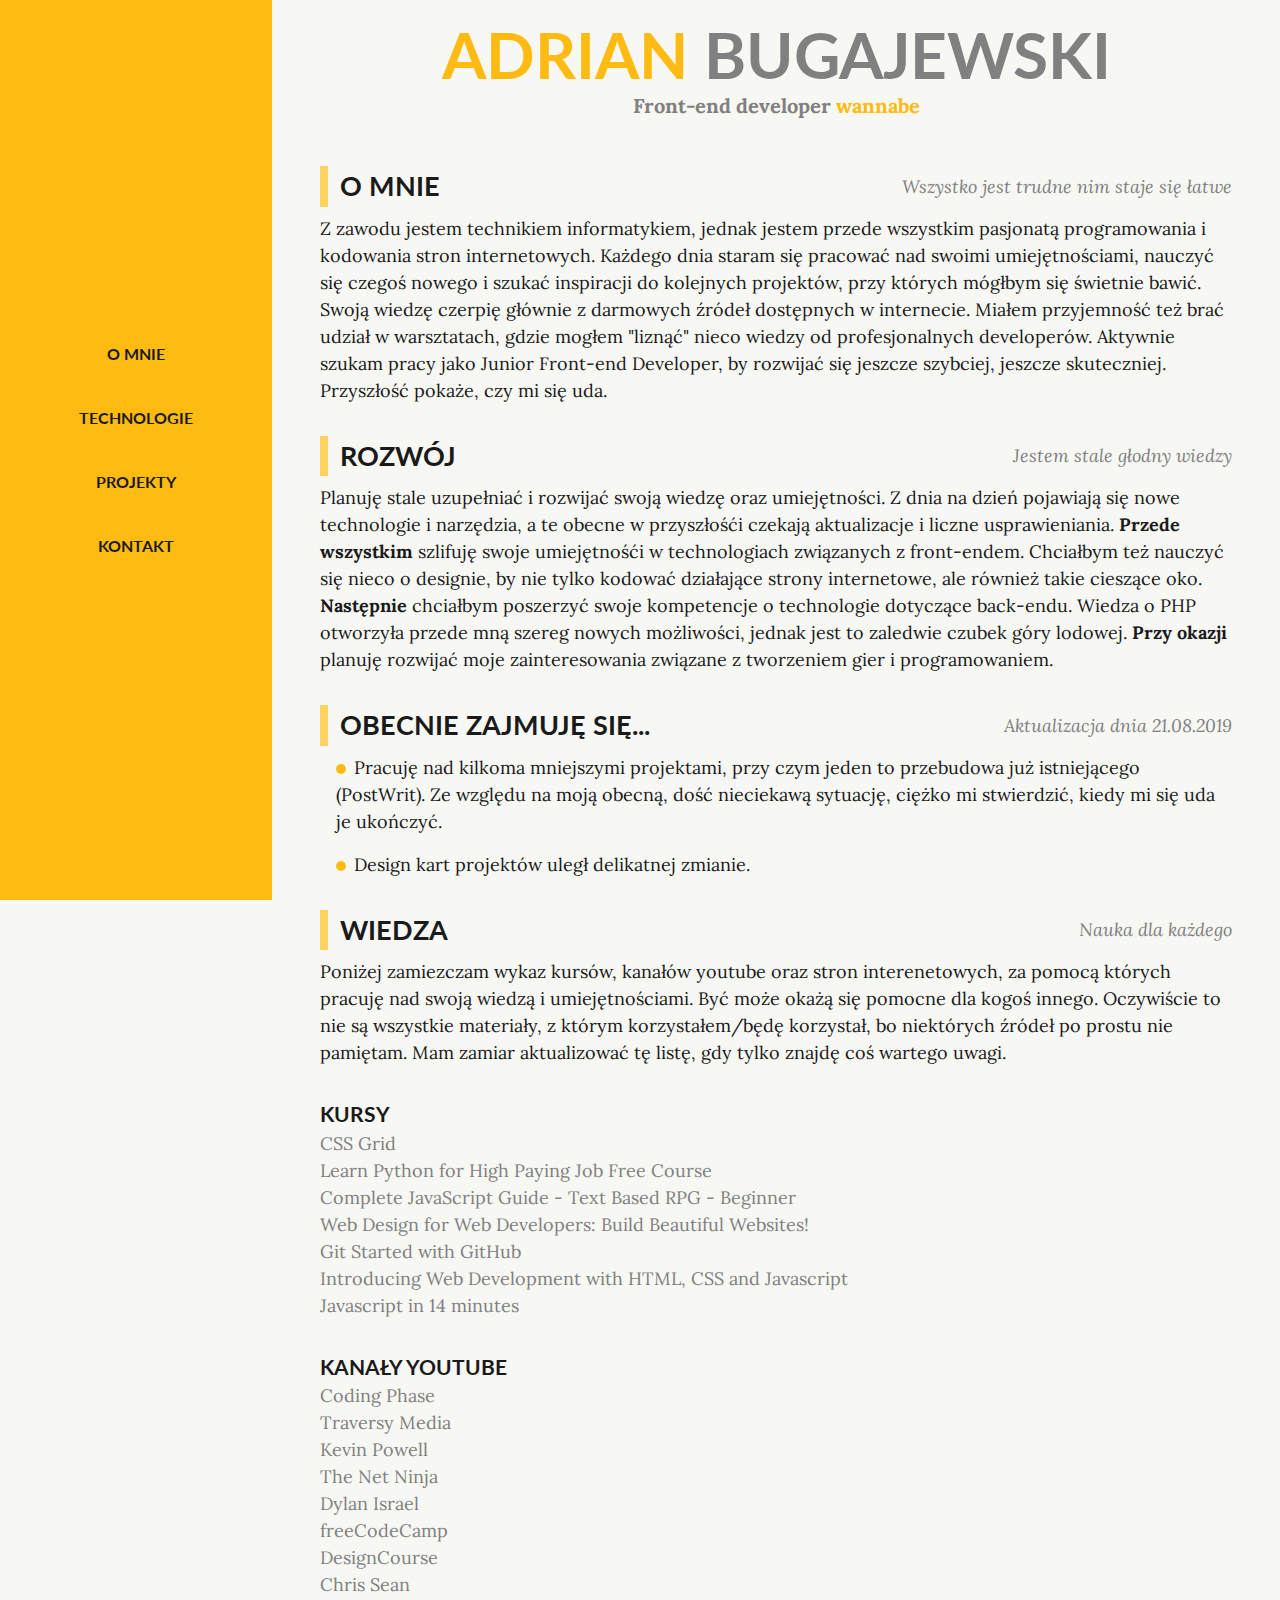
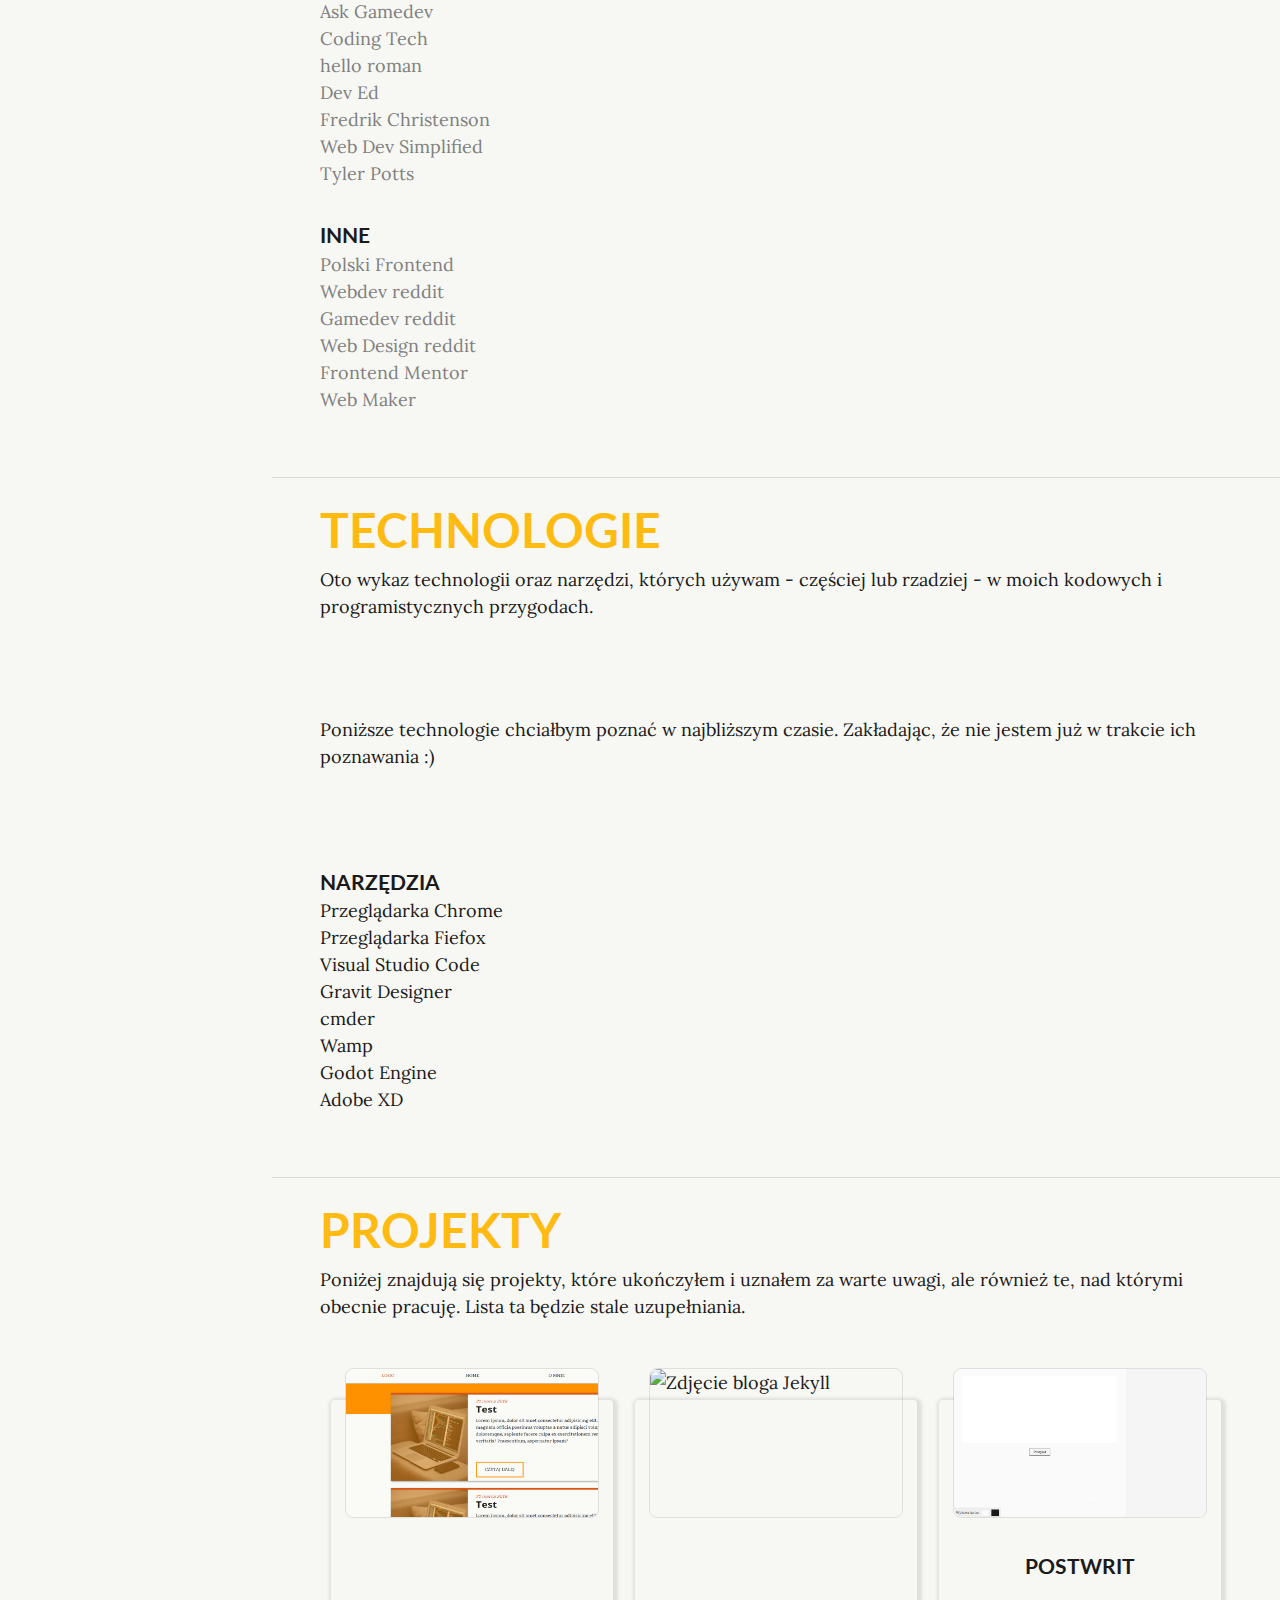
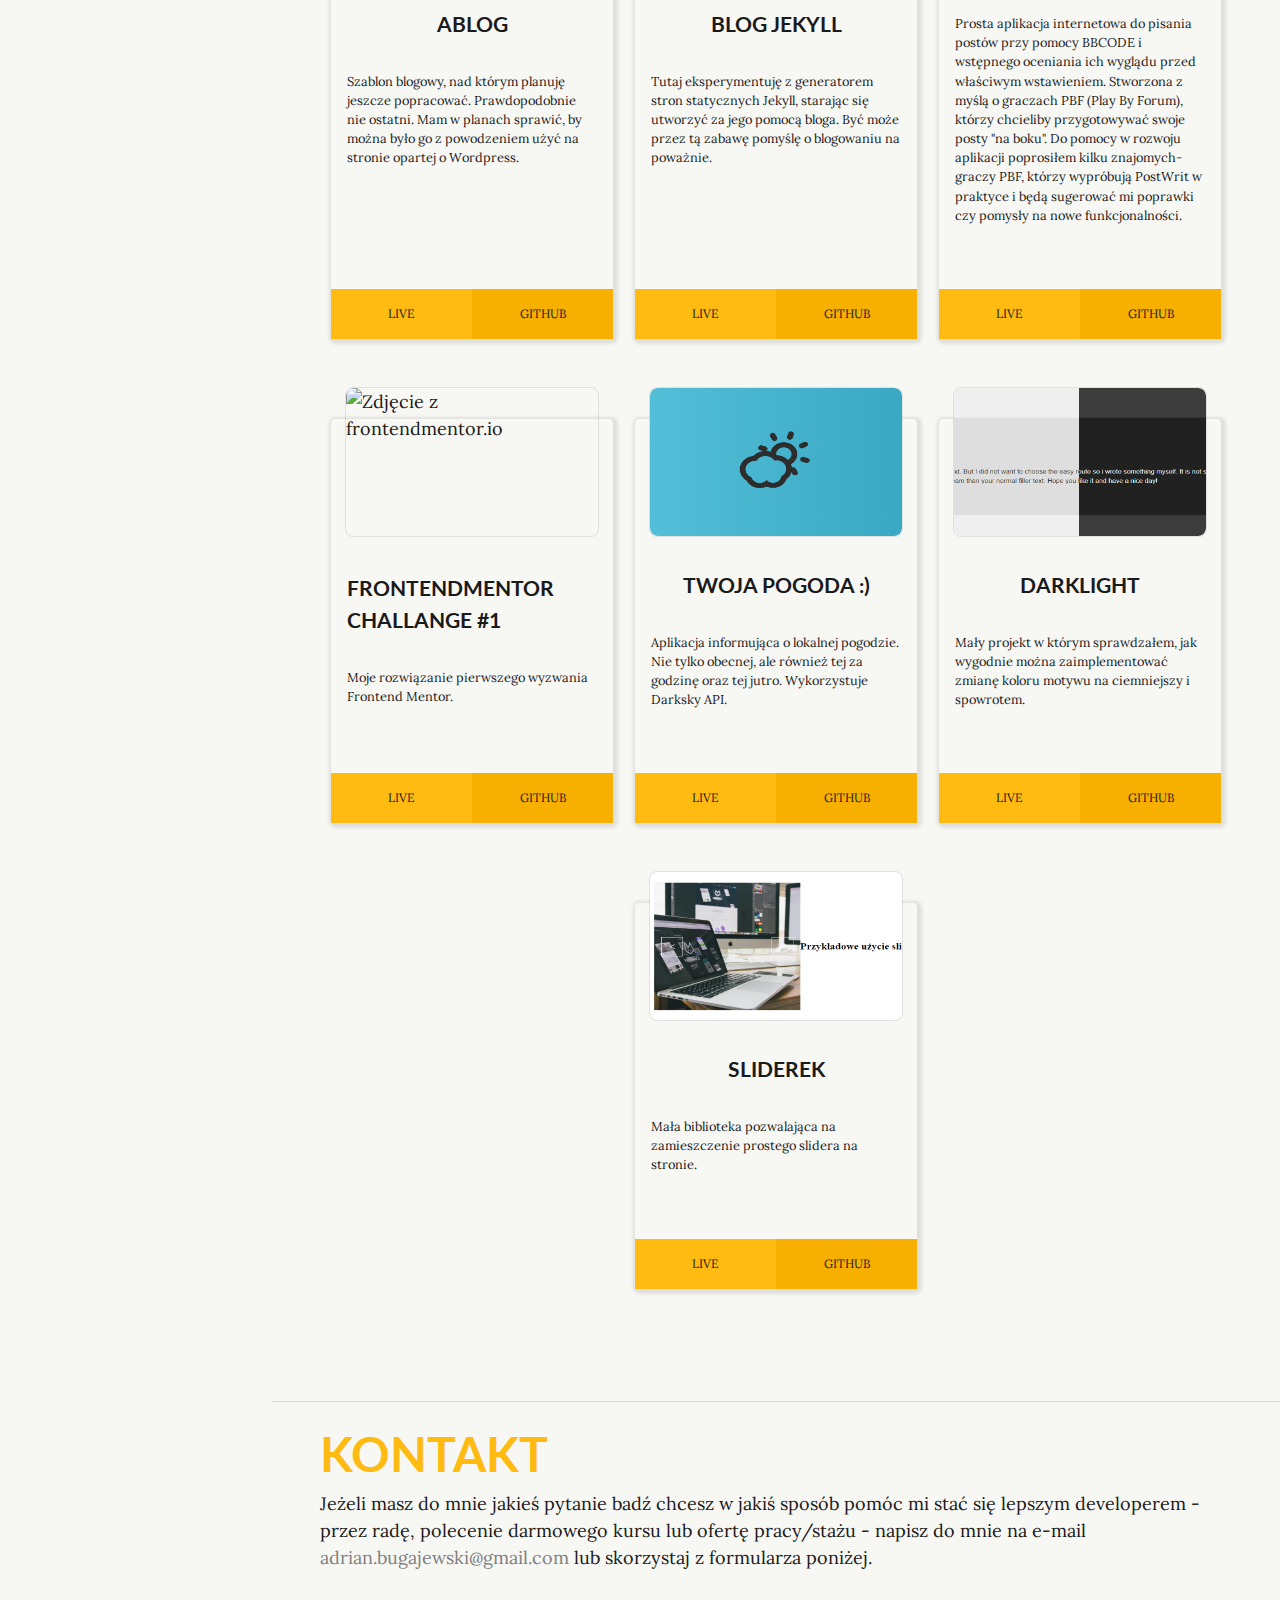
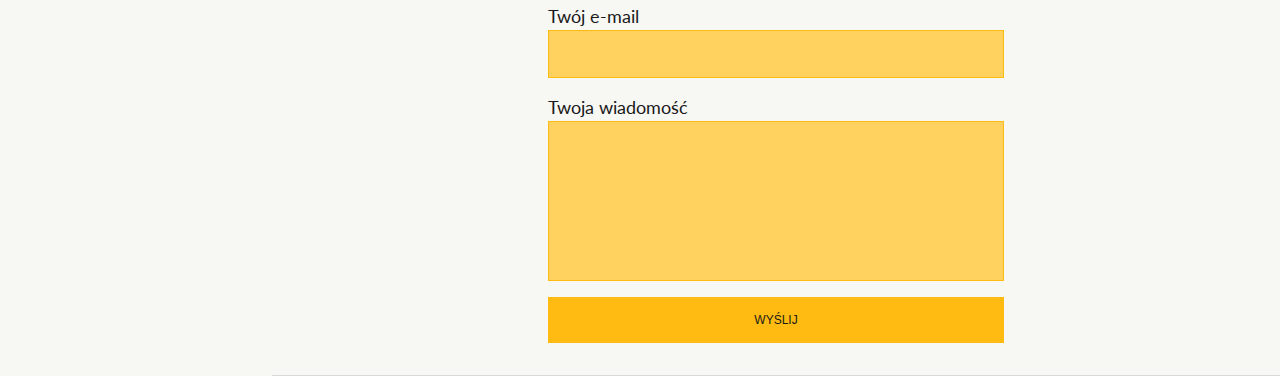
==== commit fd80c067: "Aktualizacja porfolio, dodanie sliderka" ====
--- a/index.html
+++ b/index.html
@@ -37,7 +37,7 @@
         <p>Planuję stale uzupełniać i rozwijać swoją wiedzę oraz umiejętności. Z dnia na dzień pojawiają się nowe technologie i narzędzia, a te obecne w przyszłośći czekają aktualizacje i liczne usprawieniania. <b>Przede wszystkim</b> szlifuję swoje umiejętnośći w technologiach związanych z front-endem. Chciałbym też nauczyć się nieco o designie, by nie tylko kodować działające strony internetowe, ale również takie cieszące oko. <b>Następnie</b> chciałbym poszerzyć swoje kompetencje o technologie dotyczące back-endu. Wiedza o PHP otworzyła przede mną szereg nowych możliwości, jednak jest to zaledwie czubek góry lodowej. <b>Przy okazji</b> planuję rozwijać moje zainteresowania związane z tworzeniem gier i programowaniem.</p>
         <div class="sub-heading">
             <h2>Obecnie zajmuję się...</h2>
-            <blockquote>Aktualizacja dnia 07.08.2019</blockquote>
+            <blockquote>Aktualizacja dnia 21.08.2019</blockquote>
         </div>
         <ul class="normal-list">
             <li>Pracuję nad kilkoma mniejszymi projektami, przy czym jeden to przebudowa już istniejącego (PostWrit). Ze względu na moją obecną, dość nieciekawą sytuację, ciężko mi stwierdzić, kiedy mi się uda je ukończyć.</li>
@@ -105,6 +105,7 @@
             <li><i class="devicon-nodejs-plain"></i></li>
             <li><i class="devicon-vuejs-plain"></i></li>
             <li><i class="devicon-mongodb-plain"></i></li>
+            <li><i class="devicon-django-plain"></i></li>
         </ul>
         <h3>Narzędzia</h3>
         <ul class="tool-list">
@@ -200,6 +201,19 @@
                     <a href="https://github.com/abugjewski/darklight" class="card-button">Github</a>
                 </div>
             </div>
+            <div class="card">
+                <div class="card-image">
+                    <img src="img/sliderek.png" alt="Zdjęcie dla mini biblioteki Sliderek">
+                </div>
+                <div class="card-description">
+                    <h3>Sliderek</h3>
+                    <p>Mała biblioteka pozwalająca na zamieszczenie prostego slidera na stronie.</p>
+                </div>
+                <div class="card-buttons">
+                    <a href="https://abugjewski.github.io/sliderektest" class="card-button">Live</a>
+                    <a href="https://github.com/abugjewski/sliderek" class="card-button">Github</a>
+                </div>
+            </div>
         </div>
     </section>
     <section id="contact">
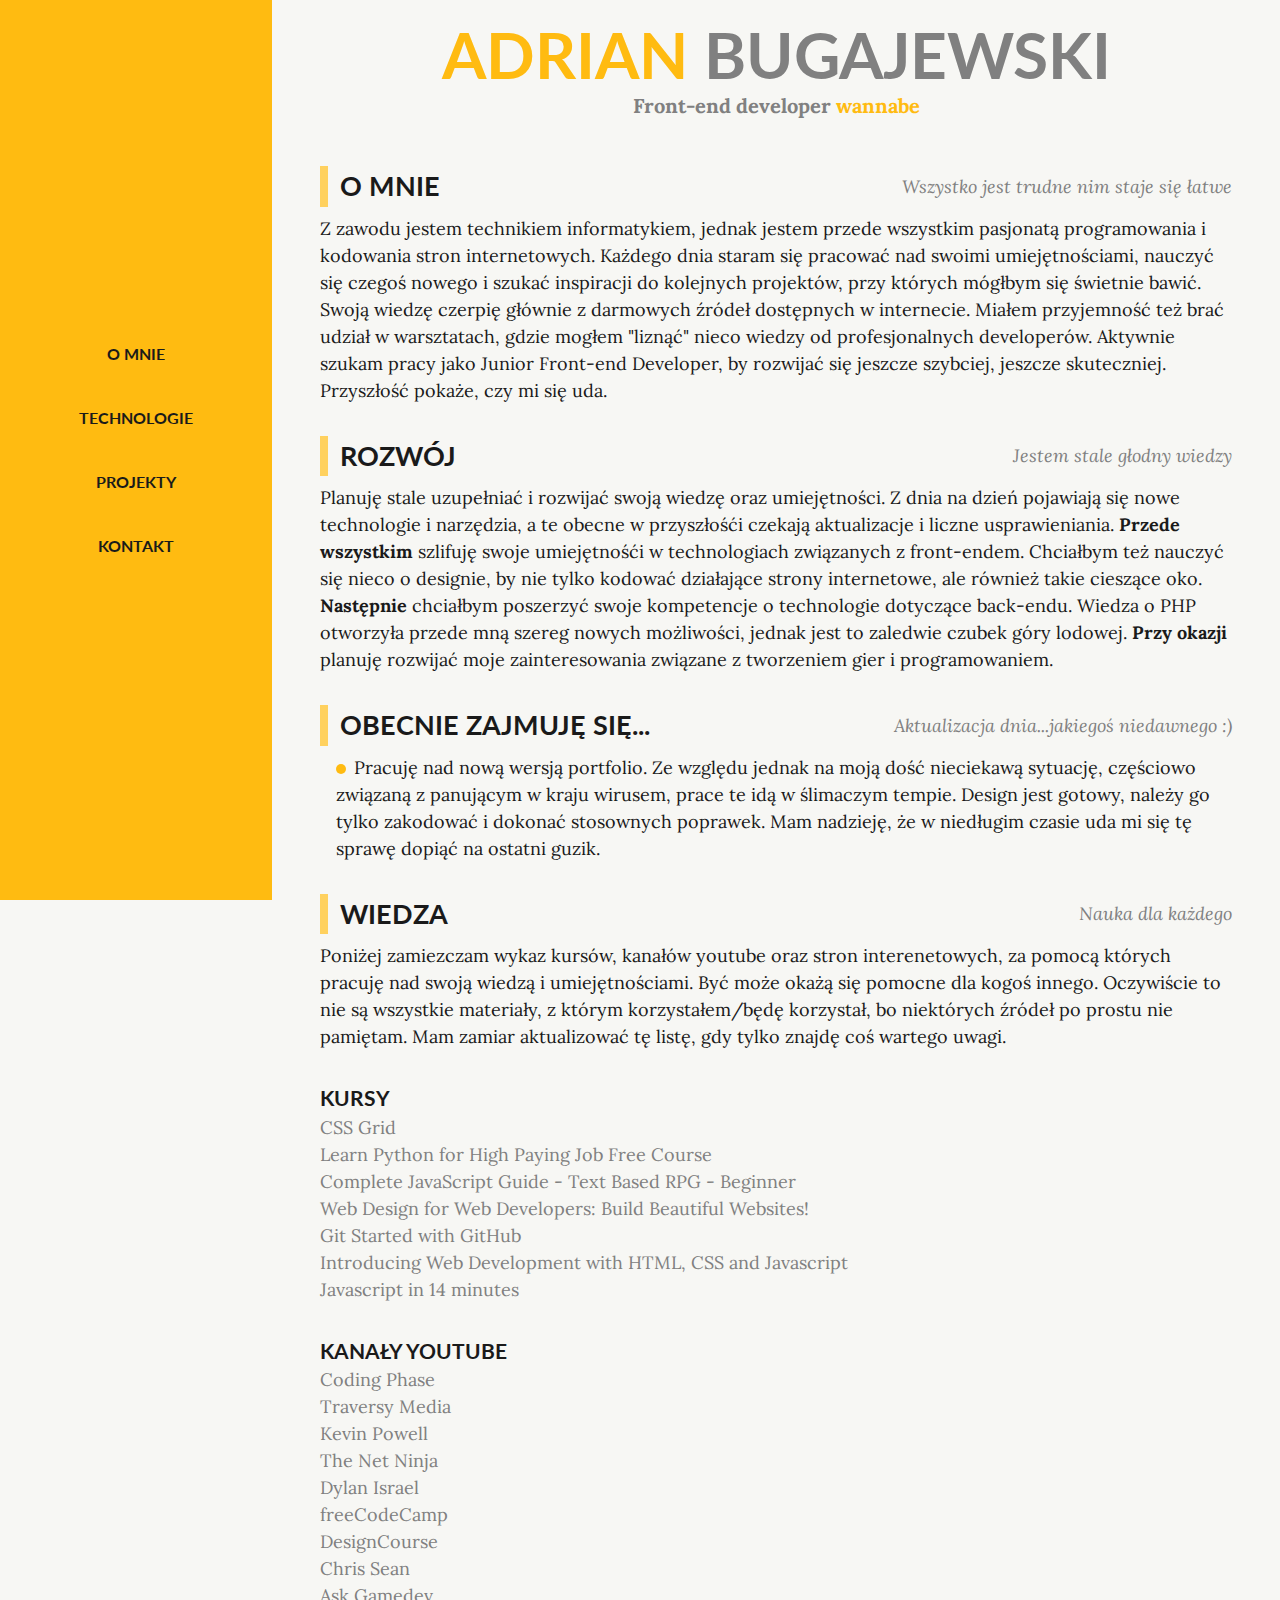
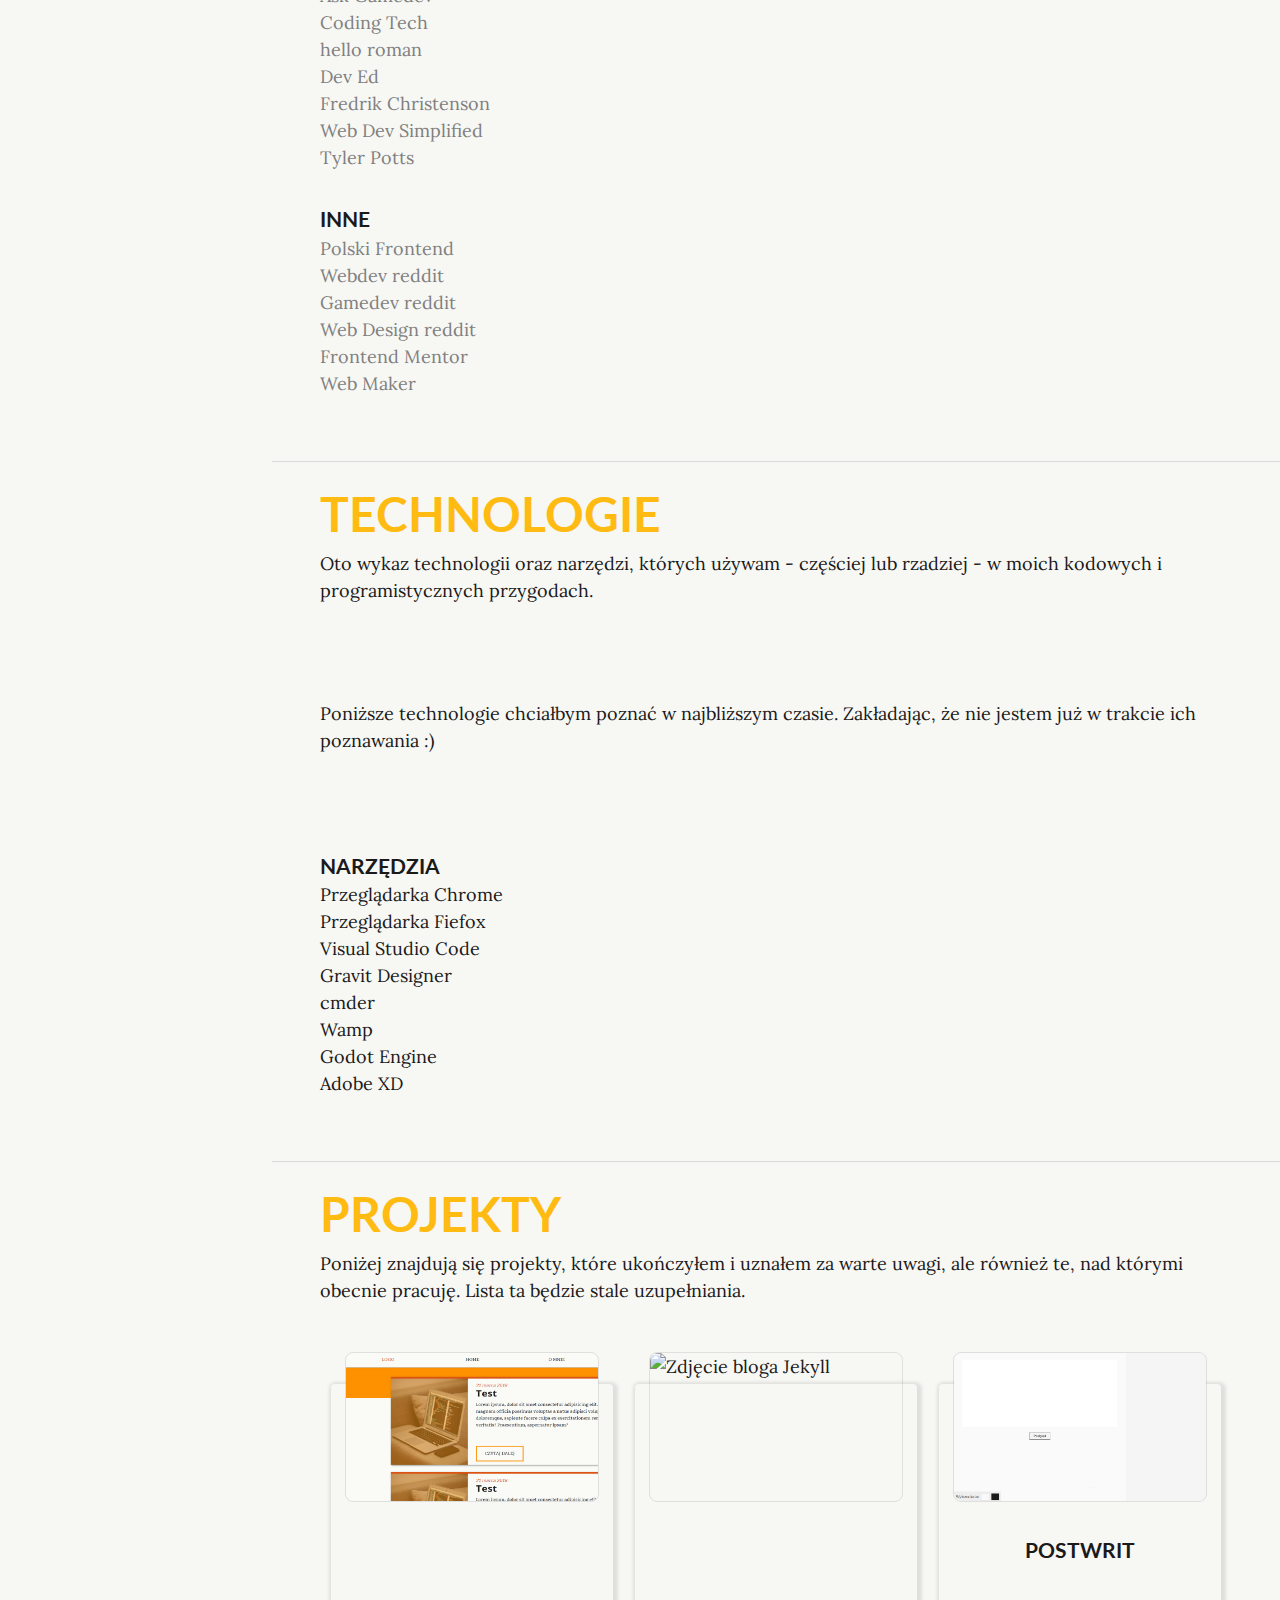
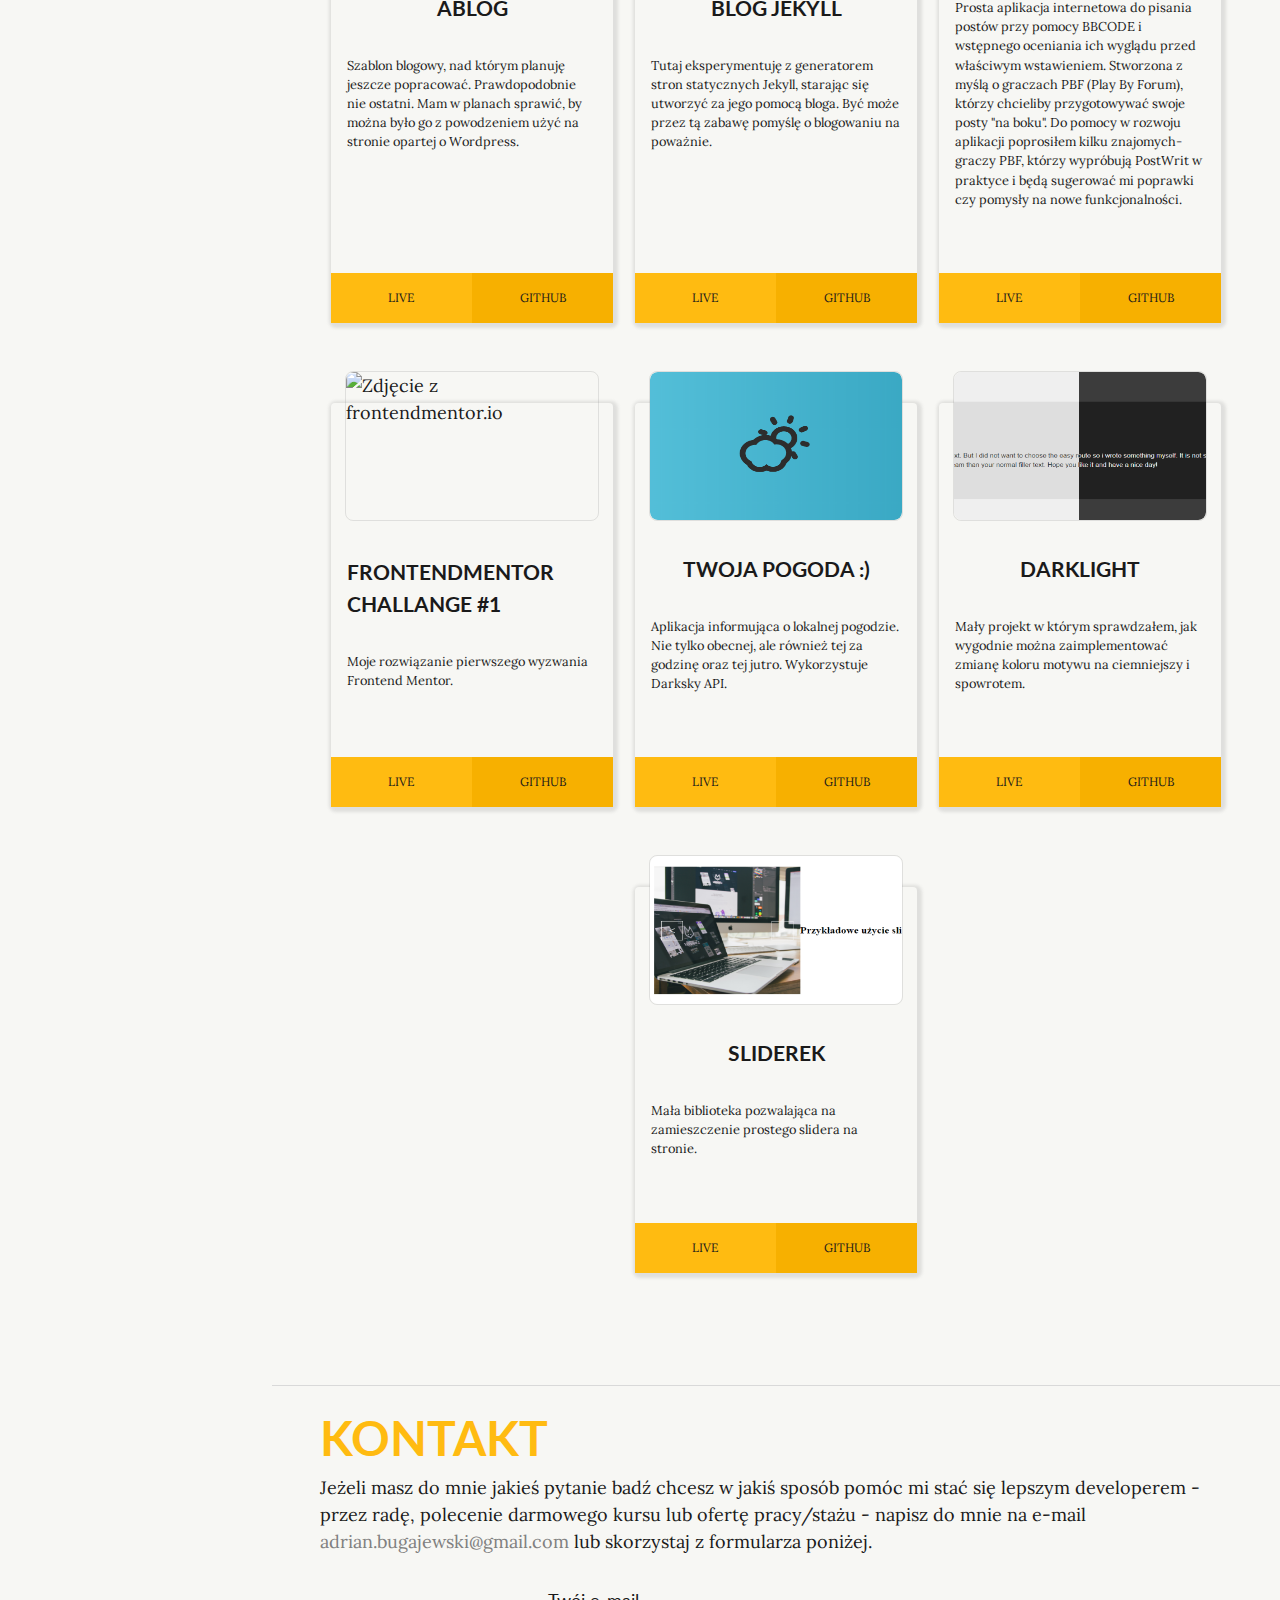
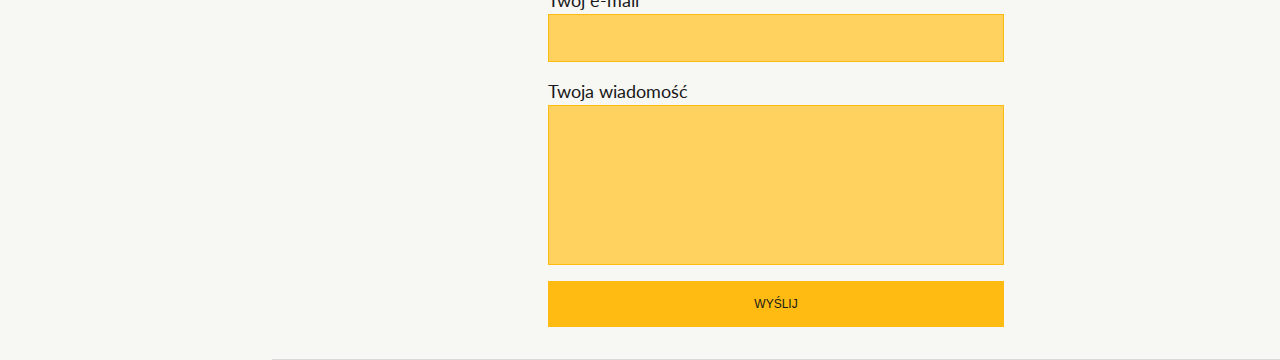
==== commit b5bd3a22: "aktualizacja z informacją o nadchodzących zmianie portfolio" ====
--- a/index.html
+++ b/index.html
@@ -37,11 +37,10 @@
         <p>Planuję stale uzupełniać i rozwijać swoją wiedzę oraz umiejętności. Z dnia na dzień pojawiają się nowe technologie i narzędzia, a te obecne w przyszłośći czekają aktualizacje i liczne usprawieniania. <b>Przede wszystkim</b> szlifuję swoje umiejętnośći w technologiach związanych z front-endem. Chciałbym też nauczyć się nieco o designie, by nie tylko kodować działające strony internetowe, ale również takie cieszące oko. <b>Następnie</b> chciałbym poszerzyć swoje kompetencje o technologie dotyczące back-endu. Wiedza o PHP otworzyła przede mną szereg nowych możliwości, jednak jest to zaledwie czubek góry lodowej. <b>Przy okazji</b> planuję rozwijać moje zainteresowania związane z tworzeniem gier i programowaniem.</p>
         <div class="sub-heading">
             <h2>Obecnie zajmuję się...</h2>
-            <blockquote>Aktualizacja dnia 21.08.2019</blockquote>
+            <blockquote>Aktualizacja dnia...jakiegoś niedawnego :)</blockquote>
         </div>
         <ul class="normal-list">
-            <li>Pracuję nad kilkoma mniejszymi projektami, przy czym jeden to przebudowa już istniejącego (PostWrit). Ze względu na moją obecną, dość nieciekawą sytuację, ciężko mi stwierdzić, kiedy mi się uda je ukończyć.</li>
-            <li>Design kart projektów uległ delikatnej zmianie.</li>
+            <li>Pracuję nad nową wersją portfolio. Ze względu jednak na moją dość nieciekawą sytuację, częściowo związaną z panującym w kraju wirusem, prace te idą w ślimaczym tempie. Design jest gotowy, należy go tylko zakodować i dokonać stosownych poprawek. Mam nadzieję, że w niedługim czasie uda mi się tę sprawę dopiąć na ostatni guzik.</li>
         </ul>
         <div class="sub-heading">
             <h2>Wiedza</h2>
